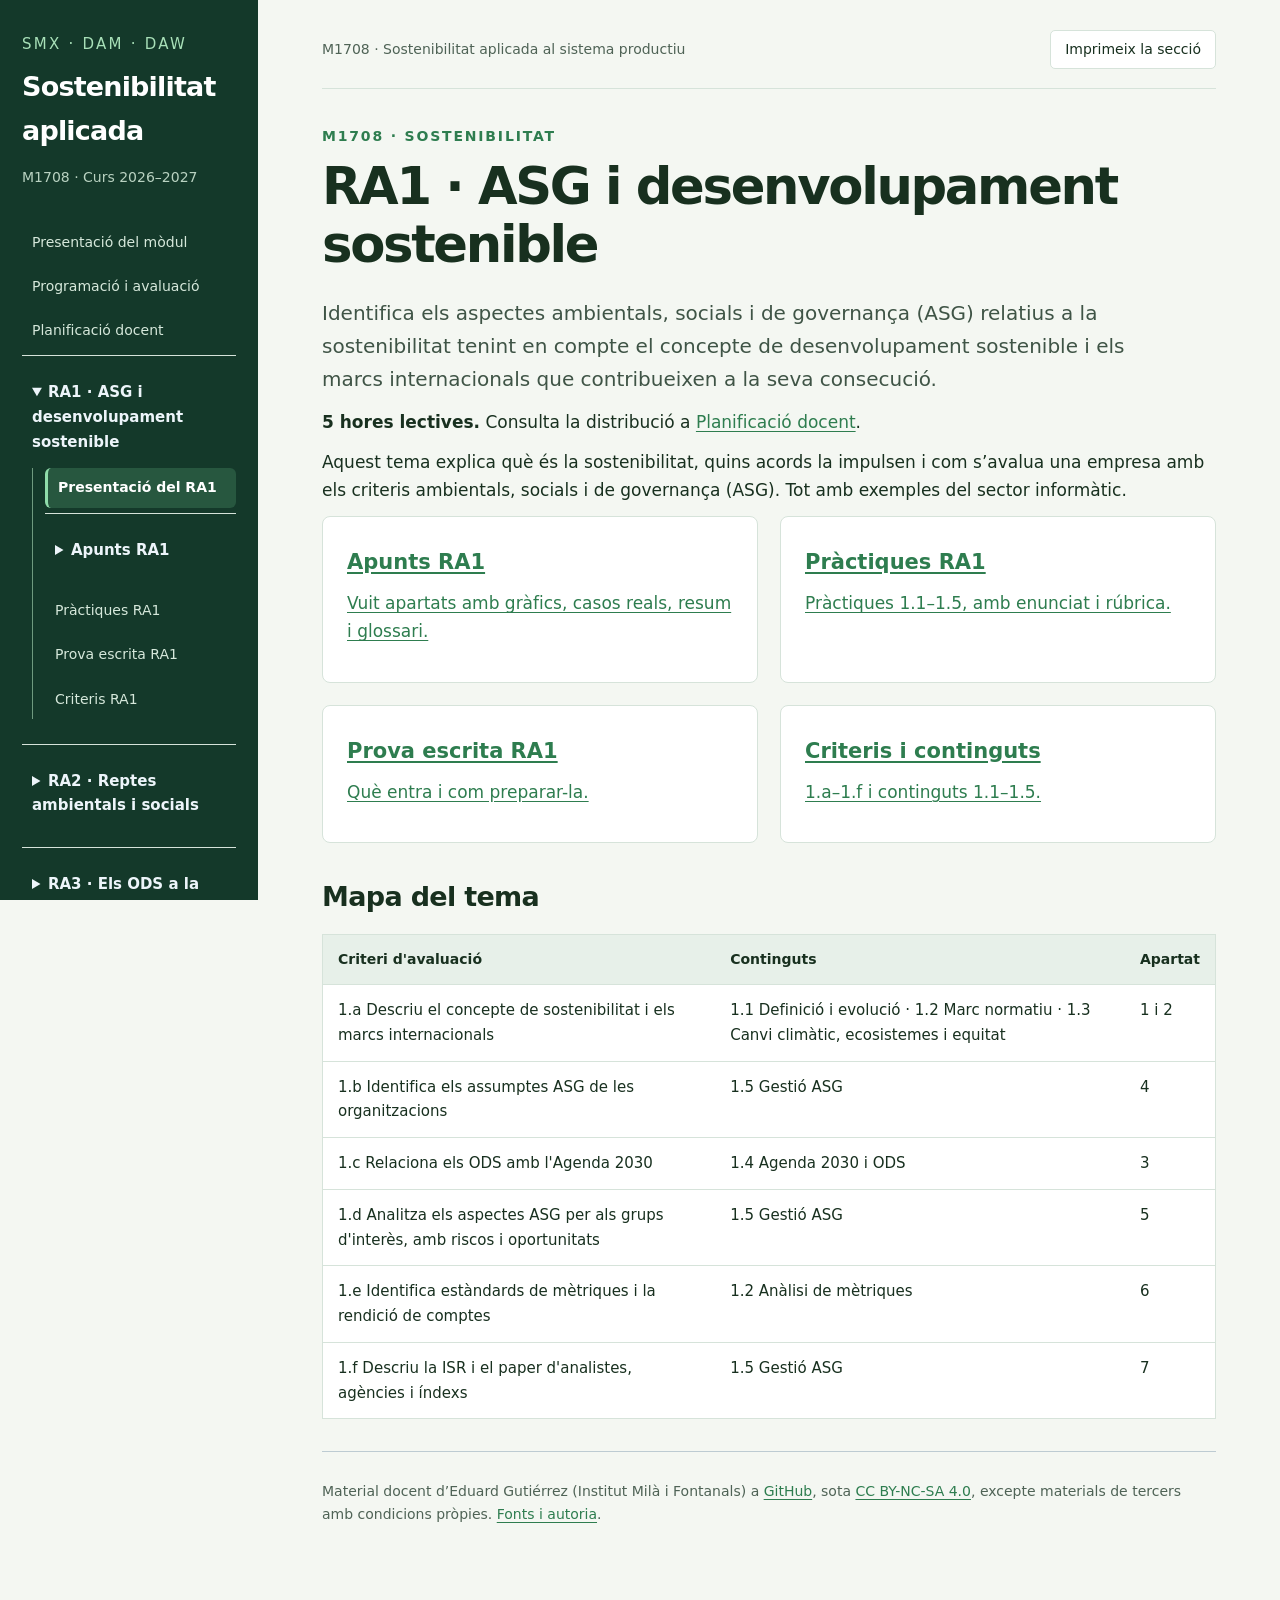
==== ra1.html @ 7bb479bd "Web del mòdul M1708 Sostenibilitat: presentació, programació, RA1 complet i RA2–RA6 Co-Authored-By: " ====
<!doctype html>
<html lang="ca">
<head>
<meta charset="utf-8">
<meta name="viewport" content="width=device-width,initial-scale=1">
<title>RA1 · ASG i desenvolupament sostenible · M1708</title>
<meta name="description" content="RA1 · ASG i desenvolupament sostenible · M1708 Sostenibilitat aplicada al sistema productiu. Apunts, pràctiques i criteris per a 1r de CFGM SMX i 1r de CFGS DAM/DAW.">
<link rel="stylesheet" href="style.css?v=20261122">
<link rel="icon" href="data:image/svg+xml,%3Csvg%20xmlns='http://www.w3.org/2000/svg'%20viewBox='0%200%2064%2064'%3E%3Crect%20width='64'%20height='64'%20rx='12'%20fill='%2314392a'/%3E%3Ctext%20x='32'%20y='43'%20text-anchor='middle'%20font-size='38'%20fill='white'%20font-family='sans-serif'%3ES%3C/text%3E%3C/svg%3E">
</head>
<body data-default-panel="ra1">
<a class="skip" href="#main">Ves al contingut</a><aside><div class="brand">SMX · DAM · DAW<strong>Sostenibilitat<br>aplicada</strong></div>
<p>M1708 · Curs 2026–2027</p>
<nav aria-label="Mòdul, resultats d’aprenentatge i continguts"><a href="index.html#inici">Presentació del mòdul</a><a href="index.html#programacio">Programació i avaluació</a><a href="index.html#planificacio-docent">Planificació docent</a><details id="nav-ra1"><summary>RA1 · ASG i desenvolupament sostenible</summary><div class="nav-children"><a href="ra1.html#ra1">Presentació del RA1</a><details><summary>Apunts RA1</summary><div class="nav-children"><a href="ra1.html#ra1-apunts">Índex dels apunts</a><a href="ra1.html#ra1-apunts/r1-marcs">01 Sostenibilitat i marcs internacionals</a><a href="ra1.html#ra1-apunts/r1-reptes">02 Reptes globals: clima, ecosistemes i equitat</a><a href="ra1.html#ra1-apunts/r1-agenda">03 L'Agenda 2030 i els ODS</a><a href="ra1.html#ra1-apunts/r1-asg">04 Els criteris ASG a l'empresa</a><a href="ra1.html#ra1-apunts/r1-grups">05 Grups d'interès, riscos i oportunitats</a><a href="ra1.html#ra1-apunts/r1-metriques">06 Mètriques i rendició de comptes</a><a href="ra1.html#ra1-apunts/r1-isr">07 Inversió socialment responsable (ISR)</a><a href="ra1.html#ra1-apunts/r1-casos">08 Casos reals, resum i glossari</a></div></details><a href="ra1.html#ra1-practiques">Pràctiques RA1</a><a href="ra1.html#ra1-prova">Prova escrita RA1</a><a href="ra1.html#ra1-criteris">Criteris RA1</a></div></details><details id="nav-ra2"><summary>RA2 · Reptes ambientals i socials</summary><div class="nav-children"><a href="ra2.html#ra2">Presentació del RA2</a><a href="ra2.html#ra2-apunts">Apunts RA2</a><a href="ra2.html#ra2-practiques">Pràctiques RA2</a><a href="ra2.html#ra2-criteris">Criteris RA2</a></div></details><details id="nav-ra3"><summary>RA3 · Els ODS a la feina i a la vida</summary><div class="nav-children"><a href="ra3.html#ra3">Presentació del RA3</a><a href="ra3.html#ra3-apunts">Apunts RA3</a><a href="ra3.html#ra3-practiques">Pràctiques RA3</a><a href="ra3.html#ra3-criteris">Criteris RA3</a></div></details><details id="nav-ra4"><summary>RA4 · Economia circular i ecodisseny</summary><div class="nav-children"><a href="ra4.html#ra4">Presentació del RA4</a><a href="ra4.html#ra4-apunts">Apunts RA4</a><a href="ra4.html#ra4-practiques">Pràctiques RA4</a><a href="ra4.html#ra4-criteris">Criteris RA4</a></div></details><details id="nav-ra5"><summary>RA5 · Activitats sostenibles</summary><div class="nav-children"><a href="ra5.html#ra5">Presentació del RA5</a><a href="ra5.html#ra5-apunts">Apunts RA5</a><a href="ra5.html#ra5-practiques">Pràctiques RA5</a><a href="ra5.html#ra5-criteris">Criteris RA5</a></div></details><details id="nav-ra6"><summary>RA6 · Pla de sostenibilitat d’una empresa</summary><div class="nav-children"><a href="ra6.html#ra6">Presentació del RA6</a><a href="ra6.html#ra6-projecte">El projecte</a><a href="ra6.html#ra6-criteris">Criteris RA6</a></div></details><a href="index.html#fonts">Fonts i autoria</a></nav><div class="nav-foot">M1708 · 33 h · 1 h setmanal<br>Mòdul transversal de primer curs<br><br>Institut Milà i Fontanals · Igualada</div></aside><main id="main"><div class="topline"><span>M1708 · Sostenibilitat aplicada al sistema productiu</span><button id="print" class="print">Imprimeix la secció</button></div>
<section class="panel" id="ra1" data-title="RA1 · ASG i desenvolupament sostenible"><div class="eyebrow">M1708 · Sostenibilitat</div><h1>RA1 · ASG i desenvolupament sostenible</h1>
<p class="lead">Identifica els aspectes ambientals, socials i de governança (ASG) relatius a la sostenibilitat tenint en compte el concepte de desenvolupament sostenible i els marcs internacionals que contribueixen a la seva consecució.</p><p><strong>5 hores lectives.</strong> Consulta la distribució a <a href="index.html#planificacio-docent">Planificació docent</a>.</p>
<p>Aquest tema explica què és la sostenibilitat, quins acords la impulsen i com s’avalua una empresa amb els criteris ambientals, socials i de governança (ASG). Tot amb exemples del sector informàtic.</p>
<div class="grid"><a class="card" href="#ra1-apunts"><h3>Apunts RA1</h3><p>Vuit apartats amb gràfics, casos reals, resum i glossari.</p></a><a class="card" href="#ra1-practiques"><h3>Pràctiques RA1</h3><p>Pràctiques 1.1–1.5, amb enunciat i rúbrica.</p></a><a class="card" href="#ra1-prova"><h3>Prova escrita RA1</h3><p>Què entra i com preparar-la.</p></a><a class="card" href="#ra1-criteris"><h3>Criteris i continguts</h3><p>1.a–1.f i continguts 1.1–1.5.</p></a></div>
<h2>Mapa del tema</h2><div class="table-wrap"><table>
<thead>
<tr class="header">
<th>Criteri d'avaluació</th>
<th>Continguts</th>
<th>Apartat</th>
</tr>
</thead>
<tbody>
<tr class="odd">
<td>1.a Descriu el concepte de sostenibilitat i els marcs internacionals</td>
<td>1.1 Definició i evolució · 1.2 Marc normatiu · 1.3 Canvi climàtic, ecosistemes i equitat</td>
<td>1 i 2</td>
</tr>
<tr class="even">
<td>1.b Identifica els assumptes ASG de les organitzacions</td>
<td>1.5 Gestió ASG</td>
<td>4</td>
</tr>
<tr class="odd">
<td>1.c Relaciona els ODS amb l'Agenda 2030</td>
<td>1.4 Agenda 2030 i ODS</td>
<td>3</td>
</tr>
<tr class="even">
<td>1.d Analitza els aspectes ASG per als grups d'interès, amb riscos i oportunitats</td>
<td>1.5 Gestió ASG</td>
<td>5</td>
</tr>
<tr class="odd">
<td>1.e Identifica estàndards de mètriques i la rendició de comptes</td>
<td>1.2 Anàlisi de mètriques</td>
<td>6</td>
</tr>
<tr class="even">
<td>1.f Descriu la ISR i el paper d'analistes, agències i índexs</td>
<td>1.5 Gestió ASG</td>
<td>7</td>
</tr>
</tbody>
</table></div>
</section><section class="panel" id="ra1-apunts" data-title="Apunts RA1"><div class="eyebrow">M1708 · Sostenibilitat</div><h1>Apunts RA1</h1><p class="lead">Aspectes ambientals, socials i de governança (ASG). Pots llegir-los per apartats o sencers, i imprimir la secció.</p><div class="grid"><a class="card" href="#ra1-apunts/r1-marcs">01 Sostenibilitat i marcs internacionals</a><a class="card" href="#ra1-apunts/r1-reptes">02 Reptes globals: clima, ecosistemes i equitat</a><a class="card" href="#ra1-apunts/r1-agenda">03 L'Agenda 2030 i els ODS</a><a class="card" href="#ra1-apunts/r1-asg">04 Els criteris ASG a l'empresa</a><a class="card" href="#ra1-apunts/r1-grups">05 Grups d'interès, riscos i oportunitats</a><a class="card" href="#ra1-apunts/r1-metriques">06 Mètriques i rendició de comptes</a><a class="card" href="#ra1-apunts/r1-isr">07 Inversió socialment responsable (ISR)</a><a class="card" href="#ra1-apunts/r1-casos">08 Casos reals, resum i glossari</a></div><article id="r1-marcs"><div class="eyebrow">Criteri 1.a · 1.1, 1.2</div><h2>01 · Sostenibilitat i marcs internacionals</h2><p>El desenvolupament sostenible vol millorar el benestar d'avui sense posar en perill el de demà. L'Informe Brundtland (ONU, 1987) el defineix com el que satisfà les necessitats del present sense comprometre la capacitat de les generacions futures de satisfer les seves.</p>
<p>Aquesta definició té dues idees clau. La primera són les <strong>necessitats</strong>: menjar, aigua, habitatge, salut, educació i feina per a tothom, començant per qui menys té. La segona són els <strong>límits</strong>: el planeta té recursos finits i una capacitat limitada d'absorbir contaminació. Per tant, la sostenibilitat no és només «cuidar el medi ambient», sinó trobar l'equilibri entre benestar de les persones, economia i natura.</p>
<blockquote>
<p><strong>Exemple:</strong> si una empresa renova tots els portàtils cada dos anys perquè surt barat, cobreix una necessitat d'avui, però genera residus i esgota minerals que les generacions futures no tindran. Allargar-ne la vida a cinc anys és una decisió més sostenible.</p>
</blockquote>
<h3 id="11-les-tres-dimensions-i-els-criteris-asg">1.1 Les tres dimensions i els criteris ASG</h3>
<div class="table-wrap"><table>
<thead>
<tr class="header">
<th>Dimensió</th>
<th>Què busca</th>
</tr>
</thead>
<tbody>
<tr class="odd">
<td>Ambiental</td>
<td>Usar els recursos al ritme que la natura els regenera i no superar la seva capacitat d'absorbir residus</td>
</tr>
<tr class="even">
<td>Social</td>
<td>Equitat, benestar, drets i inclusió per a totes les persones</td>
</tr>
<tr class="odd">
<td>Econòmica</td>
<td>Riquesa i ocupació viables a llarg termini i repartides de manera justa</td>
</tr>
</tbody>
</table></div>
<figure class="scheme"><img src="images/ra1-apunts-image1.webp" alt="les tres dimensions del desenvolupament sostenible" loading="lazy"><figcaption>les tres dimensions del desenvolupament sostenible</figcaption></figure>
<p>Si en falla una, no hi ha sostenibilitat: un projecte rendible que contamina no és suportable, i un de verd que no és rendible no és viable.</p>
<blockquote>
<p><strong>No ho confonguis.</strong> Les dimensions del desenvolupament sostenible són <em>ambiental, social i econòmica</em> i parlen de la societat. Els criteris <strong>ASG</strong> són <em>ambiental, social i governança</em> i serveixen per avaluar una empresa concreta. Van néixer el 2004 amb l'informe <em>Who Cares Wins</em> del Pacte Mundial.</p>
</blockquote>
<h3 id="12-evolució-històrica">1.2 Evolució històrica</h3>
<p>La visió ha passat de protegir el medi ambient a integrar-hi també l'equitat social, l'economia i, a les empreses, la governança. La línia del temps de sota resumeix les fites clau.</p>
<figure class="scheme"><img src="images/ra1-apunts-image2.webp" alt="línia del temps · 9 fites, 1972-2019" loading="lazy"><figcaption>línia del temps · 9 fites, 1972-2019</figcaption></figure>
<p>El 2015 és l'any clau: l'Agenda 2030 i l'Acord de París fixen el full de ruta global que encara seguim avui.</p>
<p>Què va aportar cada fita:</p>
<ul>
<li><p><strong>Estocolm (1972):</strong> primera conferència de l'ONU dedicada al medi ambient. Va posar el tema a l'agenda internacional i va crear el Programa de Nacions Unides per al Medi Ambient (PNUMA).</p></li>
<li><p><strong>Informe Brundtland (1987):</strong> va definir el desenvolupament sostenible i va unir medi ambient i desenvolupament en un sol concepte.</p></li>
<li><p><strong>Cimera de Rio (1992):</strong> va aprovar l'Agenda 21 (un pla d'acció per al segle XXI) i els convenis sobre canvi climàtic i biodiversitat.</p></li>
<li><p><strong>Protocol de Kyoto (1997):</strong> primer acord que obligava els països industrialitzats a reduir les seves emissions de GEH.</p></li>
<li><p><strong>Pacte Mundial (1999):</strong> va portar la sostenibilitat a les empreses (vegeu l'apartat 1.3).</p></li>
<li><p><strong>Objectius de Desenvolupament del Mil·lenni (2000):</strong> 8 objectius per reduir la pobresa extrema abans del 2015, pensats sobretot per als països en desenvolupament.</p></li>
<li><p><strong>Who Cares Wins (2004):</strong> informe del Pacte Mundial amb entitats financeres on apareix per primer cop el terme ASG.</p></li>
<li><p><strong>Agenda 2030 i Acord de París (2015):</strong> substitueixen els ODM i Kyoto amb objectius per a tots els països (apartats 1.4 i 3).</p></li>
<li><p><strong>Pacte Verd Europeu (2019):</strong> l'estratègia de la UE per ser el primer continent climaticament neutre (apartat 1.5).</p></li>
</ul>
<h3 id="13-el-pacte-mundial-de-lonu">1.3 El Pacte Mundial de l'ONU</h3>
<p>És una iniciativa voluntària presentada per Kofi Annan a Davos el 1999. Les empreses adherides es comprometen amb 10 principis i informen cada any dels seus avenços.</p>
<p>El Pacte Mundial <strong>no és vinculant</strong>: no hi ha sancions si una empresa no compleix. El seu valor és que dona un marc comú i obliga a ser transparent, perquè cada any l'empresa ha de publicar una <em>Comunicació de Progrés</em> explicant què ha fet. És la iniciativa de sostenibilitat empresarial més gran del món, i moltes empreses espanyoles en formen part.</p>
<div class="table-wrap"><table>
<thead>
<tr class="header">
<th>Àmbit</th>
<th>Principis</th>
<th>Compromís</th>
</tr>
</thead>
<tbody>
<tr class="odd">
<td>Drets humans</td>
<td>1-2</td>
<td>Respectar-los i no ser-ne còmplice</td>
</tr>
<tr class="even">
<td>Normes laborals</td>
<td>3-6</td>
<td>Llibertat sindical, fi del treball forçós i infantil, no discriminació</td>
</tr>
<tr class="odd">
<td>Medi ambient</td>
<td>7-9</td>
<td>Prevenció, responsabilitat ambiental i tecnologies netes</td>
</tr>
<tr class="even">
<td>Anticorrupció</td>
<td>10</td>
<td>Contra l'extorsió i el suborn</td>
</tr>
</tbody>
</table></div>
<h3 id="14-lacord-de-parís-cop21-2015">1.4 L'Acord de París (COP21, 2015)</h3>
<p>És un tractat vinculant sobre canvi climàtic, en vigor des del 4 de novembre de 2016.</p>
<ul>
<li><p><strong>Objectiu:</strong> mantenir l'escalfament ben per sota dels 2 °C i fer esforços per limitar-lo a 1,5 °C.</p></li>
<li><p><strong>NDC:</strong> cada país presenta els seus compromisos i els revisa cada 5 anys, cada cop més ambiciosos.</p></li>
<li><p><strong>Finançament climàtic:</strong> els països rics ajuden els més vulnerables.</p></li>
<li><p>Els EUA en van sortir de manera efectiva el gener del 2026.</p></li>
</ul>
<p><strong>Per què 1,5 °C?</strong> Segons l'IPCC, cada dècima de grau compta. Amb 2 °C hi hauria moltes més onades de calor, sequeres i pèrdua d'esculls de corall que amb 1,5 °C. Per no passar d'1,5 °C, les emissions mundials s'haurien de reduir a la meitat cap al 2030 i arribar a zero emissions netes cap al 2050.</p>
<p>Cada any els països es reuneixen a la <strong>COP</strong> (Conferència de les Parts) per revisar els avanços i negociar nous compromisos.</p>
<h3 id="15-marc-europeu-espanyol-i-català">1.5 Marc europeu, espanyol i català</h3>
<div class="table-wrap"><table>
<thead>
<tr class="header">
<th>Àmbit</th>
<th>Norma o pla</th>
<th>Què estableix</th>
</tr>
</thead>
<tbody>
<tr class="odd">
<td>UE</td>
<td>Pacte Verd Europeu (2019)</td>
<td>Transformar l'economia: energia, indústria, mobilitat, economia circular</td>
</tr>
<tr class="even">
<td>UE</td>
<td>Llei europea del clima</td>
<td>-55 % d'emissions el 2030, -90 % el 2040 (aprovat el 2026) i neutralitat el 2050</td>
</tr>
<tr class="odd">
<td>UE</td>
<td>Taxonomia UE</td>
<td>Classifica quines activitats econòmiques són «verdes»</td>
</tr>
<tr class="even">
<td>Espanya</td>
<td>Llei 7/2021 de canvi climàtic i transició energètica</td>
<td>Neutralitat abans del 2050; zones de baixes emissions a ciutats de més de 50.000 habitants</td>
</tr>
<tr class="odd">
<td>Espanya</td>
<td>PNIEC i Estratègia de transició justa</td>
<td>Pla d'energia i clima; que ningú quedi enrere en el canvi</td>
</tr>
<tr class="even">
<td>Espanya</td>
<td>Llei 11/2018 (EINF)</td>
<td>Estat d'informació no financera de les grans empreses</td>
</tr>
<tr class="odd">
<td>Catalunya</td>
<td>Llei 16/2017 del canvi climàtic</td>
<td>Marc català de lluita contra el canvi climàtic</td>
</tr>
</tbody>
</table></div>
<p>Les normes funcionen en cascada. La UE fixa els objectius i aprova directives, Espanya les incorpora a les seves lleis i Catalunya les concreta amb normes pròpies. Per a una empresa informàtica, això vol dir, per exemple, que una gran consultora ha de publicar el seu estat d'informació no financera (EINF) i calcular les seves emissions.</p>
<figure class="scheme"><img src="images/ra1-apunts-image3.webp" alt="Fonts: Agència Europea de Medi Ambient (2023) i Llei europea del clima" loading="lazy"><figcaption>Fonts: Agència Europea de Medi Ambient (2023) i Llei europea del clima</figcaption></figure>
<p>La línia del temps continua cap al futur: el 2023 la UE ja havia reduït les seves emissions un 37 % respecte del 1990, però per complir els objectius haurà d'anar molt més de pressa.</p>
</article><article id="r1-reptes"><div class="eyebrow">Criteri 1.a · 1.3</div><h2>02 · Reptes globals: clima, ecosistemes i equitat</h2><p>L'ús irracional dels recursos naturals ens ha portat a una <strong>emergència ambiental</strong>: un deteriorament greu del medi que posa en perill els ecosistemes i pràcticament totes les espècies, inclosa la humana. L'originen dues crisis: la <strong>crisi climàtica</strong> i la <strong>crisi de la biodiversitat</strong>.</p>
<h3 id="21-canvi-climàtic">2.1 Canvi climàtic</h3>
<p>L'<strong>escalfament global</strong> és l'augment de la temperatura mitjana del planeta. Des del segle XIX la causa principal són els gasos d'efecte hivernacle (GEH) que emet l'activitat humana. L'IPCC de l'ONU n'avalua la ciència.</p>
<p><strong>Com funciona l'efecte hivernacle?</strong> El Sol escalfa la Terra i la Terra torna part d'aquesta calor cap a l'espai. Alguns gasos de l'atmosfera (CO₂, metrà, òxid nitrós, vapor d'aigua) retenen una part de la calor, com el vidre d'un hivernacle. Aquest efecte és natural i necessari: sense ell, la temperatura mitjana seria d'uns -18 °C. El problema és que, en cremar carbó, petroli i gas, n'hem augmentat molt la concentració i ara es reté més calor de la que toca.</p>
<figure class="scheme"><img src="images/ra1-apunts-image4.webp" alt="efecte hivernacle · esquema en 4 passos" loading="lazy"><figcaption>efecte hivernacle · esquema en 4 passos</figcaption></figure>
<p>El resultat és que el planeta ja és més d'1 °C més calent que abans de la revolució industrial, i el 2024 va ser el primer any que va superar 1,5 °C de mitjana (OMM). A Catalunya ho hem viscut amb la sequera del 2021-2024, quan els embassaments van arribar a mínims històrics.</p>
<img src="images/ra1-apunts-image5.webp" alt="Embassament de Sau ple i gairebé buit durant la sequera" loading="lazy">

<p><em>L'embassament de Sau (Osona): a l'esquerra, ple, amb només la punta del campanar de Sant Romà fora de l'aigua; a la dreta, durant la sequera, amb l'església i el poble antic al descobert.</em></p>
<div class="table-wrap"><table>
<thead>
<tr class="header">
<th>Causes</th>
<th>Efectes</th>
</tr>
</thead>
<tbody>
<tr class="odd">
<td>Crema de combustibles fòssils (electricitat, indústria, transport)</td>
<td>Augment de les temperatures</td>
</tr>
<tr class="even">
<td>Desforestació</td>
<td>Fenòmens extrems: onades de calor, DANA, sequeres</td>
</tr>
<tr class="odd">
<td>Producció intensiva d'aliments</td>
<td>Pujada del nivell del mar</td>
</tr>
<tr class="even">
<td>Consum excessiu de béns</td>
<td>Pèrdua de biodiversitat</td>
</tr>
</tbody>
</table></div>
<h3 id="22-ecosistemes-i-biodiversitat">2.2 Ecosistemes i biodiversitat</h3>
<p>La <strong>biodiversitat</strong> és la varietat d'éssers vius i d'ecosistemes. Els ecosistemes ens donen aliments, aigua neta, regulació del clima i medicaments.</p>
<ul>
<li><p><strong>Pol·linitzadors:</strong> les abelles i altres insectes permeten la reproducció de moltes plantes i la producció de fruits i llavors.</p></li>
<li><p><strong>Desforestació:</strong> queden menys boscos per absorbir CO₂ i es perden hàbitats.</p></li>
<li><p><strong>Principals amenaces:</strong> pèrdua d'hàbitats, contaminació, canvi climàtic i sobreexplotació.</p></li>
</ul>
<p>Els ecosistemes funcionen com una xarxa: si en desapareix una peça, en pateixen les altres. Per exemple, si minven les abelles, hi ha menys fruita i verdura, i els aliments s'encareixen. Per això la pèrdua de biodiversitat no és només un problema ambiental, sinó també econòmic i social.</p>
<img src="images/ra1-apunts-image6.webp" alt="Abella pol·linitzant una flor" loading="lazy">

<p><em>Una abella pol·linitzant una flor de fruiter. Sense pol·linitzadors, molts conreus no donarien fruit.</em></p>
<h3 id="23-emergència-social">2.3 Emergència social</h3>
<p>L'esgotament de recursos bàsics (aigua, aliments, terra fèrtil) agreuja la pobresa, provoca desplaçaments i genera conflictes. Els països i les persones amb menys recursos són els que menys es poden adaptar.</p>
<ul>
<li><p>Més de 800 milions de persones viuen en pobresa extrema (Banc Mundial).</p></li>
<li><p>Més de 100 milions de persones han hagut de deixar casa seva per la força (ACNUR).</p></li>
<li><p><strong>Desigualtat social:</strong> oportunitats molt diferents d'accés a l'educació, la salut o la feina segons els recursos de cada persona. Al sector TIC es veu en la bretxa de gènere i el «sostre de vidre».</p></li>
</ul>
<p>La crisi ambiental i la social estan connectades. Una sequera o una inundació afecta molt més qui viu en un habitatge precàri o depèn de l'agricultura que qui té recursos per adaptar-se. Per això es parla de <strong>justa transició</strong>: canviar cap a una economia verda sense deixar enrere els treballadors i les zones més afectats. En el món digital, la desigualtat es veu en la <strong>bretxa digital</strong>: no tothom té dispositius, connexió o competències digitals.</p>
<img src="images/ra1-apunts-image7.webp" alt="Dones i nenes carregant garrafes d&#39;aigua en un camp de refugiats" loading="lazy">

<p><em>Dones i nenes carregant aigua en un camp de refugiats. La sequera i la falta d'aigua obliguen milions de persones a desplaçar-se.</em></p>
<h3 id="24-petjada-ecològica-i-biocapacitat">2.4 Petjada ecològica i biocapacitat</h3>
<div class="table-wrap"><table>
<thead>
<tr class="header">
<th>Concepte</th>
<th>Què mesura</th>
</tr>
</thead>
<tbody>
<tr class="odd">
<td>Petjada ecològica</td>
<td>Superfície de terra i mar biològicament productiva que cal per obtenir els recursos que consumim i absorbir els residus que generem. Es mesura en hectàrees globals (hag).</td>
</tr>
<tr class="even">
<td>Biocapacitat</td>
<td>Capacitat dels ecosistemes d'un territori per regenerar recursos i absorbir residus.</td>
</tr>
</tbody>
</table></div>
<p><strong>Com es calcula la petjada ecològica?</strong> Es parteix de tot el que consumeix una persona o un país (aliments, energia, fusta, peix, habitatge...) i es converteix en la superfície que caldria per produir-ho. Inclou sis tipus de terreny: conreus, pastures, boscos, zones de pesca, sòl urbanitzat i el bosc que caldria per absorbir el CO₂ que emetem. Aquest últim component és el més gran als països rics.</p>
<p>Després es compara amb la biocapacitat del territori.</p>
<p>Si la petjada supera la biocapacitat hi ha <strong>dèficit ecològic</strong>: consumim més del que el territori pot regenerar. Passa als països més desenvolupats, com Espanya. El <strong>Dia de la Sobrecapacitat de la Terra</strong> marca la data en què la humanitat ja ha gastat el que el planeta pot regenerar en un any.</p>
<p>Segons la Global Footprint Network, la humanitat consumeix ara com si tinguéssim uns 1,7 planetes. Si tothom visqués com la mitjana espanyola, en necessitaríem més de dos.</p>
<figure class="scheme"><img src="images/ra1-apunts-image8.webp" alt="Font: Global Footprint Network" loading="lazy"><figcaption>Font: Global Footprint Network</figcaption></figure>
<h3 id="25-i-la-informàtica">2.5 I la informàtica?</h3>
<p>Els centres de dades consumeixen prop de l'1,5 % de l'electricitat mundial (AIE, 2024). El 2022 es van generar 62 milions de tones de residus electrònics i només un 22 % es van reciclar correctament (Global E-waste Monitor 2024).</p>
<p>La informàtica sembla «immaterial», però té un impacte físic en tres moments:</p>
<ol type="1">
<li><p><strong>Fabricació:</strong> extreure minerals (coure, liti, cobalt, terres rares) i fabricar xips consumeix molta energia i aigua. En un mòbil o un portàtil, la major part de les emissions de tota la seva vida es generen aquí.</p></li>
<li><p><strong>Ús:</strong> cada cerca, vídeo o consulta a una IA passa per centres de dades que consumeixen electricitat per funcionar i per refrigerar els servidors.</p></li>
<li><p><strong>Fi de vida:</strong> els equips que es llencen sense reciclar alliberen substàncies tòxiques i perdem materials valuosos.</p></li>
</ol>
<p>Per això l'acció més eficac sol ser <strong>allargar la vida dels equips</strong>.</p>
<figure class="scheme"><img src="images/ra1-apunts-image9.webp" alt="cicle de vida d&#39;un equip · economia lineal i circular" loading="lazy"><figcaption>cicle de vida d'un equip · economia lineal i circular</figcaption></figure>
<img src="images/ra1-apunts-image10.webp" alt="Passadís d&#39;un centre de dades amb armaris de servidors" loading="lazy">

<p><em>Un centre de dades: milers de servidors funcionant dia i nit, que cal alimentar i refrigerar.</em></p>
<img src="images/ra1-apunts-image11.webp" alt="Abocador de residus electrònics a l&#39;Àfrica occidental" loading="lazy">

<p><em>Abocador de residus a l'Àfrica occidental (com el d'Agbogbloshie, a Ghana), on arriben equips electrònics descartats des d'Europa i on es desmunten sense protecció.</em></p>
<ul>
<li><p><strong>Green IT:</strong> centres de dades eficients, virtualització i energia renovable.</p></li>
<li><p><strong>Green coding:</strong> codi i algorismes que consumeixen menys CPU i transfereixen menys dades.</p></li>
<li><p><strong>Vida útil:</strong> reparar, actualitzar i reciclar els equips (RAEE).</p></li>
</ul>
</article><article id="r1-agenda"><div class="eyebrow">Criteri 1.c · 1.4</div><h2>03 · L'Agenda 2030 i els ODS</h2><p>L'Agenda 2030 és el pla d'acció universal de l'ONU per a la sostenibilitat: aprovada el setembre del 2015 per 193 països, té <strong>17 Objectius de Desenvolupament Sostenible (ODS)</strong> i 169 metes.</p>
<ul>
<li><p><strong>Universal:</strong> afecta tots els països, no només els menys desenvolupats (els antics ODM sí que ho feien).</p></li>
<li><p><strong>Integrada:</strong> els objectius estan connectats; avançar en un ajuda els altres.</p></li>
<li><p><strong>Per a tothom:</strong> governs, empreses i ciutadania. El lema és «no deixar ningú enrere».</p></li>
</ul>
<p><strong>ODM i ODS no són el mateix.</strong> Els Objectius del Mil·lenni (2000-2015) eren 8, se centraven en la pobresa i es dirigien sobretot als països en desenvolupament, amb els rics com a donants. Els ODS són 17, inclouen el medi ambient i la governança, i comprometen <strong>tots</strong> els països, també Espanya, i tots els actors.</p>
<p>Cada objectiu es divideix en <strong>metes</strong> concretes (169 en total) i cada meta es mesura amb <strong>indicadors</strong> (més de 200). Per exemple, l'ODS 12 inclou la meta de reduir considerablement la generació de residus mitjançant la prevenció, la reducció, el reciclatge i la reutilització. Els països informen dels seus avanços a l'ONU, i les empreses poden explicar en els seus informes a quins ODS contribueixen.</p>
<h3 id="31-les-5p">3.1 Les 5P</h3>
<figure class="scheme"><img src="images/ra1-apunts-image12.webp" alt="els 17 ODS agrupats en les 5P" loading="lazy"><figcaption>els 17 ODS agrupats en les 5P</figcaption></figure>
<p>Persones i Planeta són la base; Prosperitat i Pau en depenen, i el Partenariat (ODS 17) és l'eina per aconseguir-ho tot.</p>
<h3 id="32-els-17-ods">3.2 Els 17 ODS</h3>
<div class="table-wrap"><table>
<thead>
<tr class="header">
<th>ODS</th>
<th>Nom</th>
<th>Què demana</th>
</tr>
</thead>
<tbody>
<tr class="odd">
<td>1</td>
<td>Fi de la pobresa</td>
<td>Erradicar la pobresa i garantir protecció social</td>
</tr>
<tr class="even">
<td>2</td>
<td>Fam zero</td>
<td>Acabar amb la fam; agricultura sostenible</td>
</tr>
<tr class="odd">
<td>3</td>
<td>Salut i benestar</td>
<td>Vida sana a totes les edats</td>
</tr>
<tr class="even">
<td>4</td>
<td>Educació de qualitat</td>
<td>Educació inclusiva i aprenentatge al llarg de la vida</td>
</tr>
<tr class="odd">
<td>5</td>
<td>Igualtat de gènere</td>
<td>Igualtat real i apoderament de dones i nenes</td>
</tr>
<tr class="even">
<td>6</td>
<td>Aigua neta i sanejament</td>
<td>Accés i gestió sostenible de l'aigua</td>
</tr>
<tr class="odd">
<td>7</td>
<td>Energia neta i assequible</td>
<td>Energia assequible, segura i renovable</td>
</tr>
<tr class="even">
<td>8</td>
<td>Treball decent i creixement</td>
<td>Ocupació plena i treball digne</td>
</tr>
<tr class="odd">
<td>9</td>
<td>Indústria, innovació i infraestructura</td>
<td>Infraestructures resilients i innovació</td>
</tr>
<tr class="even">
<td>10</td>
<td>Reducció de les desigualtats</td>
<td>Menys desigualtat dins i entre països</td>
</tr>
<tr class="odd">
<td>11</td>
<td>Ciutats i comunitats sostenibles</td>
<td>Ciutats inclusives, segures, amb transport públic</td>
</tr>
<tr class="even">
<td>12</td>
<td>Producció i consum responsables</td>
<td>Menys residus i malbaratament; economia circular</td>
</tr>
<tr class="odd">
<td>13</td>
<td>Acció pel clima</td>
<td>Mesures urgents contra el canvi climàtic</td>
</tr>
<tr class="even">
<td>14</td>
<td>Vida submarina</td>
<td>Conservar els oceans</td>
</tr>
<tr class="odd">
<td>15</td>
<td>Vida d'ecosistemes terrestres</td>
<td>Boscos, desertificació i biodiversitat</td>
</tr>
<tr class="even">
<td>16</td>
<td>Pau, justícia i institucions sòlides</td>
<td>Accés a la justícia i institucions transparents</td>
</tr>
<tr class="odd">
<td>17</td>
<td>Aliances per assolir els objectius</td>
<td>Cooperació, tecnologia i finançament</td>
</tr>
</tbody>
</table></div>
<h3 id="33-ods-clau-per-al-sector-informàtic">3.3 ODS clau per al sector informàtic</h3>
<div class="table-wrap"><table>
<thead>
<tr class="header">
<th>ODS</th>
<th>Com hi contribueix una empresa TIC</th>
</tr>
</thead>
<tbody>
<tr class="odd">
<td>5</td>
<td>Més dones en equips tècnics i en direcció; selecció sense biaixos</td>
</tr>
<tr class="even">
<td>9</td>
<td>Infraestructures digitals resilients i connectivitat</td>
</tr>
<tr class="odd">
<td>10</td>
<td>Accessibilitat web (WCAG) i reducció de la bretxa digital</td>
</tr>
<tr class="even">
<td>12</td>
<td>Allargar la vida dels equips i reciclar els RAEE</td>
</tr>
<tr class="odd">
<td>13</td>
<td>Green coding, hosting verd i centres de dades eficients</td>
</tr>
<tr class="even">
<td>16</td>
<td>Ciberseguretat, protecció de dades (RGPD) i transparència</td>
</tr>
</tbody>
</table></div>
<p>Una empresa no ha de treballar els 17 ODS alhora. El més raonable és triar els que estan més relacionats amb la seva activitat, on pot tenir més impacte (positiu o negatiu), i fixar-se objectius mesurables.</p>
</article><article id="r1-asg"><div class="eyebrow">Criteri 1.b · 1.5</div><h2>04 · Els criteris ASG a l'empresa</h2><p>Els criteris <strong>ASG</strong> (en anglès <em>ESG</em>) avaluen l'impacte i la gestió d'una empresa més enllà dels resultats financers. Afecten el seu valor, els inversors, la clientela i la reputació.</p>
<p>Abans, una empresa es valorava gairebé només pels beneficis. Avui els inversors, la clientela i l'administració també volen saber com obté aquests beneficis: si contamina, com tracta la plantilla o si és transparent. Els criteris ASG són la manera ordenada de respondre aquestes preguntes.</p>
<div class="table-wrap"><table>
<thead>
<tr class="header">
<th>Criteri</th>
<th>Què mira</th>
<th>Exemples generals</th>
<th>Al sector informàtic</th>
</tr>
</thead>
<tbody>
<tr class="odd">
<td><strong>A · Ambiental</strong></td>
<td>Com afecta l'activitat el planeta: emissions, energia, recursos, residus, biodiversitat</td>
<td>Electricitat verda, classificació de residus, menys desplaçaments</td>
<td>Hosting renovable, green coding, allargar la vida dels equips i gestionar els RAEE</td>
</tr>
<tr class="even">
<td><strong>S · Social</strong></td>
<td>Com tracta les persones: drets laborals, igualtat, diversitat, salut, comunitat</td>
<td>Conciliació, igualtat de gènere, formació, projectes locals</td>
<td>Accessibilitat (WCAG), equips diversos, teletreball i desconnexió digital</td>
</tr>
<tr class="odd">
<td><strong>G · Governança</strong></td>
<td>Com es dirigeix i controla: ètica, transparència, anticorrupció</td>
<td>Codi ètic, canal de denúncies, consell divers, informes transparents</td>
<td>Compliment del RGPD, ciberseguretat, llicències del codi, auditoria d'algorismes i IA</td>
</tr>
</tbody>
</table></div>
<ul>
<li><p><strong>Ambiental (A):</strong> mira l'empremta de l'empresa sobre la natura. Inclou quanta energia gasta i d'on ve, quines emissions genera, quants residus produeix i com els gestiona.</p></li>
<li><p><strong>Social (S):</strong> mira les persones de dins i de fora de l'empresa. Inclou els salaris i les condicions de feina, la igualtat entre homes i dones, la seguretat, el respecte als drets humans a la cadena de proveïdors i la relació amb la clientela i el barri.</p></li>
<li><p><strong>Governança (G):</strong> mira com es prenen les decisions i qui les controla. Inclou la composició del consell d'administració, la transparència dels comptes, les polítiques contra la corrupció i el compliment de la llei.</p></li>
</ul>
<blockquote>
<p><strong>Truc per classificar:</strong> si afecta el planeta, és A; si afecta les persones, és S; si afecta com es prenen i es controlen les decisions, és G. Exemple: una empresa de programari amb servidors eficients (A), una app accessible (S) i un canal anticorrupció (G).</p>
</blockquote>
<h3 id="41-per-què-aplicar-polítiques-asg">4.1 Per què aplicar polítiques ASG?</h3>
<ul>
<li><p><strong>Finançament:</strong> préstecs i bons verds en millors condicions.</p></li>
<li><p><strong>Menys costos:</strong> estalvi d'energia, residus i matèries primeres.</p></li>
<li><p><strong>Compliment legal:</strong> preparada per a la CSRD, l'EINF i noves normes.</p></li>
<li><p><strong>Talent:</strong> millor clima laboral i atracció de professionals.</p></li>
<li><p><strong>Reputació:</strong> la clientela confia més en empreses responsables.</p></li>
<li><p><strong>Gestió del risc:</strong> anticipa riscos climàtics, legals i de reputació.</p></li>
</ul>
<blockquote>
<p><strong>Exemple proper:</strong> una gasolinera de l'Hospitalet de Llobregat va instal·lar a la teulada una planta fotovoltaica de 163,5 kWp. Segons el projecte, això li permet estalviar un 44 % del cost d'energia. És un exemple de criteri ambiental que també millora la rendibilitat de l'empresa.</p>
</blockquote>
<img src="images/ra1-apunts-image13.webp" alt="Gasolinera amb plaques solars a la marquesina, a l&#39;Hospitalet de Llobregat" loading="lazy">

<p><em>La gasolinera de l'Hospitalet amb les plaques solars a la marquesina i a la teulada.</em></p>
</article><article id="r1-grups"><div class="eyebrow">Criteri 1.d · 1.5</div><h2>05 · Grups d'interès, riscos i oportunitats</h2><p>Els <strong>grups d'interès</strong> (<em>stakeholders</em>) són les persones i organitzacions que es veuen afectades per l'activitat de l'empresa o que hi poden influir. Cada grup valora aspectes ASG diferents.</p>
<p>Es poden classificar en <strong>interns</strong> (persones treballadores, direcció, accionistes) i <strong>externs</strong> (clientela, proveïdors, administració, comunitat local, ONG, mitjans). Una empresa sostenible els identifica, els escolta i té en compte les seves expectatives quan pren decisions.</p>
<div class="table-wrap"><table>
<thead>
<tr class="header">
<th>Grup d'interès</th>
<th>Què li importa</th>
<th>Exemple en una empresa TIC</th>
</tr>
</thead>
<tbody>
<tr class="odd">
<td>Persones treballadores</td>
<td>Condicions laborals, salut, igualtat, formació</td>
<td>Teletreball, desconnexió digital, pla d'igualtat</td>
</tr>
<tr class="even">
<td>Clientela i usuaris</td>
<td>Qualitat, seguretat, privacitat, accessibilitat</td>
<td>Protecció de dades (RGPD), apps accessibles</td>
</tr>
<tr class="odd">
<td>Accionistes i inversors</td>
<td>Rendibilitat a llarg termini i gestió del risc</td>
<td>Informe de sostenibilitat, rating ASG</td>
</tr>
<tr class="even">
<td>Proveïdors</td>
<td>Relació justa i estable, pagament a temps</td>
<td>Compra de maquinari amb criteris ètics i ambientals</td>
</tr>
<tr class="odd">
<td>Administració pública</td>
<td>Compliment legal i fiscal</td>
<td>CSRD, EINF, Llei 7/2021</td>
</tr>
<tr class="even">
<td>Comunitat local i ONG</td>
<td>Ocupació, impacte ambiental, col·laboració</td>
<td>Formació digital al barri, reciclatge d'equips</td>
</tr>
<tr class="odd">
<td>Mitjans de comunicació</td>
<td>Transparència i coherència</td>
<td>Evitar el <em>greenwashing</em></td>
</tr>
</tbody>
</table></div>
<h3 id="51-com-prioritzar-la-matriu-poder-interès">5.1 Com prioritzar: la matriu poder-interès</h3>
<p>No tots els grups pesen igual. La matriu de sota els situa segons el <strong>poder</strong> que tenen sobre l'empresa i l'<strong>interès</strong> que tenen en la seva activitat, i indica com gestionar-los.</p>
<figure class="scheme"><img src="images/ra1-apunts-image14.webp" alt="matriu poder-interès · 4 quadrants" loading="lazy"><figcaption>matriu poder-interès · 4 quadrants</figcaption></figure>
<p>La posició de cada grup depèn de l'empresa: en una startup, per exemple, els inversors i la plantilla pesen molt més que en una gran multinacional.</p>
<h3 id="52-riscos-i-oportunitats-asg">5.2 Riscos i oportunitats ASG</h3>
<div class="table-wrap"><table>
<thead>
<tr class="header">
<th>Criteri</th>
<th>Risc si no es gestiona</th>
<th>Oportunitat si es gestiona</th>
</tr>
</thead>
<tbody>
<tr class="odd">
<td>A</td>
<td>Multes, pujada del preu de l'energia, danys climàtics a les instal·lacions</td>
<td>Estalvi energètic, nous productes verds, finançament verd</td>
</tr>
<tr class="even">
<td>S</td>
<td>Fuga de talent, conflictes laborals, boicot de la clientela</td>
<td>Talent compromès, fidelitat de la clientela, millor clima laboral</td>
</tr>
<tr class="odd">
<td>G</td>
<td>Sancions per RGPD, corrupció, pèrdua de confiança dels inversors</td>
<td>Més confiança, accés a fons ISR, millor valoració</td>
</tr>
</tbody>
</table></div>
<p>Un mateix tema pot ser risc o oportunitat segons com es gestioni. Per exemple, la pujada del preu de l'electricitat és un risc per a una empresa amb un centre de dades ineficient, però és una oportunitat per a una que ha instal·lat plaques solars i reduït el consum.</p>
<h3 id="53-la-doble-materialitat">5.3 La doble materialitat</h3>
<p>Un tema és <strong>material</strong> quan és rellevant per a l'empresa i els seus grups d'interès. La normativa europea (CSRD) demana analitzar-lo en dues direccions:</p>
<ul>
<li><p><strong>Materialitat d'impacte (de dins cap a fora):</strong> com afecta l'empresa les persones i el planeta. Exemple: les emissions dels seus servidors.</p></li>
<li><p><strong>Materialitat financera (de fora cap a dins):</strong> com afecten els temes ASG els resultats de l'empresa. Exemple: el cost de l'electricitat o una sanció.</p></li>
</ul>
<p><strong>Com es fa una anàlisi de materialitat?</strong></p>
<ol type="1">
<li><p>Fer una llista dels temes ASG que poden afectar l'empresa (energia, residus, privacitat, igualtat...).</p></li>
<li><p>Preguntar als grups d'interès quins consideren més importants, amb enquestes, entrevistes o reunions.</p></li>
<li><p>Valorar cada tema segons el seu impacte i la seva importància per a l'empresa.</p></li>
<li><p>Representar-los en una <strong>matriu de materialitat</strong> i prioritzar els que surten més amunt.</p></li>
<li><p>Fer servir aquests temes per decidir l'estratègia i què explicar a l'informe de sostenibilitat.</p></li>
</ol>
<blockquote>
<p><strong>Compte amb el greenwashing.</strong> És presentar l'empresa com més sostenible del que és, amb missatges vagues o enganyosos. La UE l'està limitant amb la directiva d'apoderament dels consumidors per a la transició verda.</p>
</blockquote>
</article><article id="r1-metriques"><div class="eyebrow">Criteri 1.e · 1.2</div><h2>06 · Mètriques i rendició de comptes</h2><p>El que no es mesura no es pot millorar. Les empreses fan servir indicadors (KPI) i estàndards comuns per informar del seu impacte de manera comparable i verificable. Aquesta rendició de comptes es diu <strong>reporting</strong> de sostenibilitat.</p>
<h3 id="61-estàndards-i-normes-dinformació">6.1 Estàndards i normes d'informació</h3>
<div class="table-wrap"><table>
<thead>
<tr class="header">
<th>Estàndard o norma</th>
<th>Qui l'impulsa</th>
<th>Per a què serveix</th>
</tr>
</thead>
<tbody>
<tr class="odd">
<td>GRI</td>
<td>Global Reporting Initiative</td>
<td>L'estàndard voluntari més usat del món per informar d'impactes ASG</td>
</tr>
<tr class="even">
<td>ESRS</td>
<td>UE (EFRAG)</td>
<td>Estàndards obligatoris de la CSRD</td>
</tr>
<tr class="odd">
<td>NIIF S1 i S2 (ISSB)</td>
<td>Fundació IFRS</td>
<td>Informació de sostenibilitat orientada als inversors; S2 sobre clima</td>
</tr>
<tr class="even">
<td>CSRD</td>
<td>Unió Europea</td>
<td>Obliga a publicar un informe de sostenibilitat. Després de l'Òmnibus I (2026), només empreses de més de 1.000 treballadors i més de 450 M€ de facturació</td>
</tr>
<tr class="odd">
<td>EINF · Llei 11/2018</td>
<td>Espanya</td>
<td>Estat d'informació no financera de grans empreses i entitats d'interès públic</td>
</tr>
<tr class="even">
<td>ISO 14001 · EMAS</td>
<td>ISO · UE</td>
<td>Sistemes de gestió ambiental certificables</td>
</tr>
<tr class="odd">
<td>ISO 26000</td>
<td>ISO</td>
<td>Guia de responsabilitat social (no certificable)</td>
</tr>
</tbody>
</table></div>
<p>El procés de rendició de comptes té tres passos: l'empresa <strong>recull dades</strong> (consums, emissions, plantilla, incidents), les <strong>presenta</strong> seguint un estàndard com GRI o ESRS, i un <strong>verificador extern</strong> (una auditora independent) comprova que són certes. Fer servir un estàndard comú permet comparar empreses entre elles i veure l'evolució d'un any a l'altre. Sense estàndard, cada empresa explicaria només el que li convé.</p>
<h3 id="62-la-petjada-de-carboni">6.2 La petjada de carboni</h3>
<p>Mesura les emissions de GEH d'una organització o producte en tones de CO₂ equivalent (t CO₂e). El GHG Protocol les divideix en tres abasts:</p>
<p>El <strong>CO₂ equivalent</strong> permet sumar gasos diferents: cada gas es multiplica pel seu poder d'escalfament comparat amb el CO₂. Per exemple, una tona de metrà escalfa unes 28 vegades més que una de CO₂ en cent anys.</p>
<p><strong>Com es calcula?</strong> Per a cada activitat es multipliquen les dades d'activitat per un factor d'emissió:</p>
<p><strong>Emissions (kg CO₂e) = Dada d'activitat × Factor d'emissió</strong></p>
<blockquote>
<p><strong>Exemple:</strong> una oficina consumeix 10.000 kWh d'electricitat l'any. Si el factor d'emissió de la seva comercialitzadora és 0,25 kg CO₂e/kWh, les emissions d'abast 2 són 10.000 × 0,25 = 2.500 kg, és a dir, 2,5 t CO₂e. Si contracta electricitat 100 % renovable amb garantia d'origen, aquest factor baixa gairebé a zero.</p>
</blockquote>
<p>Els factors d'emissió els publiquen organismes oficials com el Ministeri per a la Transició Ecològica o l'Oficina Catalana del Canvi Climàtic.</p>
<figure class="scheme"><img src="images/ra1-apunts-image15.webp" alt="petjada de carboni · abasts 1, 2 i 3" loading="lazy"><figcaption>petjada de carboni · abasts 1, 2 i 3</figcaption></figure>
<p>A les empreses tecnològiques, l'abast 3 sol ser la part més gran de la petjada.</p>
<h3 id="63-indicadors-útils-al-sector-tic">6.3 Indicadors útils al sector TIC</h3>
<ul>
<li><p><strong>PUE</strong> (<em>Power Usage Effectiveness</em>): energia total del centre de dades dividida per l'energia dels equips informàtics. Com més a prop d'1, més eficient.</p></li>
<li><p>Percentatge d'electricitat renovable consumida.</p></li>
<li><p>Quilos de RAEE recollits i percentatge reciclat o reutilitzat.</p></li>
<li><p>Bretxa salarial i percentatge de dones en llocs tècnics i directius.</p></li>
<li><p>Hores de formació per persona i incidents de ciberseguretat.</p></li>
</ul>
<p><strong>PUE = Energia total del centre de dades ÷ Energia dels equips TI</strong></p>
<blockquote>
<p><strong>Exemple:</strong> un centre de dades consumeix 1.500 kWh en total, dels quals 1.000 kWh van als servidors. El PUE és 1.500 / 1.000 = 1,5. Vol dir que, per cada kWh que fan servir els equips, se'n gasta mig més en refrigeració, il·luminació i pèrdues. El valor ideal seria 1,0.</p>
</blockquote>
<h3 id="64-índexs-de-països">6.4 Índexs de països</h3>
<p>El PIB mesura quanta riquesa produeix un país, però no diu si la gent viu bé, si la riquesa està ben repartida ni si s'està destruint la natura per obtenir-la. Una tala massiva de boscos, per exemple, fa pujar el PIB. Per això es van crear índexs que miren més enllà del PIB. Serveixen per comparar països, veure si milloren amb el temps i orientar les polítiques públiques.</p>
<p><strong>Índex de Desenvolupament Humà (IDH).</strong> El calcula el Programa de les Nacions Unides per al Desenvolupament (PNUD) cada any. Mesura tres dimensions:</p>
<div class="table-wrap"><table>
<thead>
<tr class="header">
<th>Dimensió</th>
<th>Indicador</th>
</tr>
</thead>
<tbody>
<tr class="odd">
<td>Vida llarga i saludable</td>
<td>Esperança de vida en néixer</td>
</tr>
<tr class="even">
<td>Educació</td>
<td>Anys d'escolarització dels adults i anys esperats dels infants</td>
</tr>
<tr class="odd">
<td>Nivell de vida digne</td>
<td>Renda nacional per càpita (ajustada al cost de la vida)</td>
</tr>
</tbody>
</table></div>
<p>Cada dimensió es converteix en un valor entre 0 i 1, i l'IDH és la mitjana (geomètrica) de les tres. El resultat va de 0 a 1: per sobre de 0,8 es considera desenvolupament <strong>molt alt</strong>, com el d'Espanya.</p>
<p><strong>IDH ajustat per la desigualtat (IDHD).</strong> Parteix de l'IDH i el rebaixa segons com de desigual és el repartiment de salut, educació i ingressos dins el país. Si tothom tingués el mateix, IDH i IDHD coincidirien. La diferència entre tots dos és la <strong>pèrdua per desigualtat</strong>: com més gran, més desigual és el país.</p>
<p><strong>Índex de Rendiment Ambiental (EPI).</strong> L'elaboren les universitats de Yale i Columbia. Puntua els països de 0 a 100 a partir de desenes d'indicadors agrupats en tres blocs: canvi climàtic, salut ambiental (qualitat de l'aire i l'aigua, residus) i vitalitat dels ecosistemes (biodiversitat, boscos, pesca).</p>
<p><strong>Índex de Progrés Real (IPR o GPI).</strong> Vol substituir el PIB. Parteix del consum de les llars i fa dos ajustos: hi <strong>suma</strong> activitats valuoses que el PIB no compta, com el treball domèstic i el voluntariat, i hi <strong>resta</strong> els costos que el PIB ignora, com la contaminació, l'esgotament de recursos, la delinqüència o la desigualtat. Es dona en unitats monetàries (euros o dòlars).</p>
<div class="table-wrap"><table>
<thead>
<tr class="header">
<th>Índex</th>
<th>Què respon</th>
<th>Escala</th>
</tr>
</thead>
<tbody>
<tr class="odd">
<td>IDH</td>
<td>Com viu la gent: salut, educació i ingressos</td>
<td>0 a 1</td>
</tr>
<tr class="even">
<td>IDHD</td>
<td>I si tenim en compte la desigualtat?</td>
<td>0 a 1</td>
</tr>
<tr class="odd">
<td>EPI</td>
<td>Com cuida el país el seu medi ambient?</td>
<td>0 a 100</td>
</tr>
<tr class="even">
<td>IPR / GPI</td>
<td>Quin progrés real hi ha, descomptant costos socials i ambientals?</td>
<td>Euros o dòlars</td>
</tr>
</tbody>
</table></div>
</article><article id="r1-isr"><div class="eyebrow">Criteri 1.f · 1.5</div><h2>07 · Inversió socialment responsable (ISR)</h2><p>La <strong>ISR</strong> és la inversió que, a més de la rendibilitat i el risc, té en compte criteris ASG per decidir on es posen els diners. Els Principis d'Inversió Responsable de l'ONU (PRI, 2006) en són el marc de referència.</p>
<p>Per què interessa als inversors? Perquè una empresa que gestiona malament els riscos ASG pot perdre diners en el futur: multes, boicots, vagues o actius que deixen de valer (per exemple, una central de carbó). La ISR no vol dir renunciar a la rendibilitat, sinó invertir amb una visió de llarg termini.</p>
<h3 id="71-estratègies-disr">7.1 Estratègies d'ISR</h3>
<div class="table-wrap"><table>
<thead>
<tr class="header">
<th>Estratègia</th>
<th>Com funciona</th>
<th>Exemple</th>
</tr>
</thead>
<tbody>
<tr class="odd">
<td>Exclusió (filtre negatiu)</td>
<td>Deixa fora sectors o empreses polèmiques</td>
<td>Cap empresa d'armes, tabac o carbó</td>
</tr>
<tr class="even">
<td><em>Best-in-class</em> (filtre positiu)</td>
<td>Tria les millors empreses ASG de cada sector</td>
<td>La tecnològica amb millor rating del seu sector</td>
</tr>
<tr class="odd">
<td>Integració ASG</td>
<td>Afegeix els criteris ASG a l'anàlisi financera habitual</td>
<td>Valorar el risc climàtic d'una empresa</td>
</tr>
<tr class="even">
<td>Inversió temàtica</td>
<td>Inverteix en una temàtica sostenible</td>
<td>Fons d'energies renovables o d'aigua</td>
</tr>
<tr class="odd">
<td>Inversió d'impacte</td>
<td>Busca un impacte social o ambiental mesurable, a més del retorn</td>
<td>Microcrèdits, habitatge social</td>
</tr>
<tr class="even">
<td>Implicació accionarial (<em>engagement</em>)</td>
<td>Usa el vot i el diàleg com a accionista per canviar l'empresa</td>
<td>Demanar un pla de descarbonització a la junta</td>
</tr>
</tbody>
</table></div>
<h3 id="72-productes-financers-sostenibles">7.2 Productes financers sostenibles</h3>
<ul>
<li><p><strong>Bons verds i socials:</strong> deute per finançar projectes ambientals o socials concrets.</p></li>
<li><p><strong>Fons ASG:</strong> el reglament europeu <strong>SFDR</strong> els classifica en <em>article 8</em> (promouen característiques ASG, «fons verd clar») i <em>article 9</em> (tenen un objectiu sostenible, «fons verd fosc»).</p></li>
</ul>
<h3 id="73-qui-avalua-les-empreses">7.3 Qui avalua les empreses</h3>
<div class="table-wrap"><table>
<thead>
<tr class="header">
<th>Actor</th>
<th>Paper</th>
<th>Exemples</th>
</tr>
</thead>
<tbody>
<tr class="odd">
<td>Analistes ASG</td>
<td>Estudien les dades de l'empresa i n'elaboren informes</td>
<td>Departaments d'anàlisi de bancs i gestores</td>
</tr>
<tr class="even">
<td>Agències de rating ASG</td>
<td>Posen una nota o puntuació ASG a les empreses</td>
<td>MSCI ESG Ratings, Morningstar Sustainalytics, S&amp;P Global, ISS</td>
</tr>
<tr class="odd">
<td>Índexs de sostenibilitat</td>
<td>Llistes d'empreses que superen uns criteris; serveixen de referència als fons</td>
<td>Dow Jones Sustainability Index (DJSI), FTSE4Good, IBEX Gender Equality</td>
</tr>
</tbody>
</table></div>
<p><strong>Com treballa una agència de rating ASG?</strong> Recull informació pública de l'empresa (informes, notícies, bases de dades), tria els temes materials del seu sector, puntua com els gestiona i els combina en una nota final. Cada agència té el seu mètode, i per això una mateixa empresa pot tenir notes diferents segons l'agència.</p>
<blockquote>
<p><strong>Clau per a l'examen:</strong> una agència de rating <strong>puntua</strong> empreses; un índex <strong>agrupa</strong> les que superen un llindar; un analista <strong>interpreta</strong> la informació per prendre decisions.</p>
</blockquote>
</article><article id="r1-casos"><div class="eyebrow">Criteri Repàs</div><h2>08 · Casos reals, resum i glossari</h2><p>Aquestes empreses estan en actiu i mostren com s'apliquen els criteris ASG en el sector tecnològic, amb encerts i contradiccions.</p>
<h3 id="81-casos-propers">8.1 Casos propers</h3>
<div class="table-wrap"><table>
<thead>
<tr class="header">
<th>Empresa</th>
<th>Què fa</th>
<th>Criteris ASG</th>
</tr>
</thead>
<tbody>
<tr class="odd">
<td><a href="https://somconnexio.coop">Som Connexió</a></td>
<td>Cooperativa catalana de telefonia i internet des del 2014, sense ànim de lucre i governada per les persones sòcies</td>
<td>S · G</td>
</tr>
<tr class="even">
<td><a href="https://www.ereuse.org">eReuse.org</a></td>
<td>Projecte de la UPC, Pangea i ISOC-CAT, actiu des del 2015, que recull ordinadors descartats, els reacondiciona per a entitats socials i en segueix la traça fins al reciclatge final. El febrer del 2026 el van presentar al FOSDEM</td>
<td>A · S</td>
</tr>
<tr class="odd">
<td><a href="https://es.wallapop.com">Wallapop</a></td>
<td>Plataforma de segona mà que calcula les emissions evitades per la reutilització: unes 473.000 t de CO₂ el 2025</td>
<td>A</td>
</tr>
</tbody>
</table></div>
<img src="images/ra1-apunts-image16.webp" alt="Tècnic reacondicionant un ordinador de sobretaula" loading="lazy">

<p><em>Reacondicionament d'un ordinador: es revisa, es repara, s'esborren les dades i s'hi instal·la el sistema per donar-li una segona vida.</em></p>
<h3 id="82-casos-internacionals">8.2 Casos internacionals</h3>
<div class="table-wrap"><table>
<thead>
<tr class="header">
<th>Empresa</th>
<th>Què fa</th>
<th>Criteris ASG</th>
</tr>
</thead>
<tbody>
<tr class="odd">
<td><a href="https://www.fairphone.com">Fairphone</a></td>
<td>Mòbils modulars amb més del 50 % de materials justos o reciclats, 10/10 en reparabilitat d'iFixit i certificació B Corp</td>
<td>A · S · G</td>
</tr>
<tr class="even">
<td><a href="https://www.microsoft.com/sustainability">Microsoft</a></td>
<td>Vol ser carboni negativa el 2030, però les seves emissions han passat d'uns 13 a uns 20 Mt entre 2020 i 2025 pel creixement dels centres de dades d'IA</td>
<td>A · G</td>
</tr>
</tbody>
</table></div>
<p><strong>Fairphone, un mòbil fet per reparar.</strong> La majoria de les emissions d'un mòbil es generen en fabricar-lo, així que la millor manera de reduir-ne l'impacte és fer-lo durar més anys. Fairphone ho aconsegueix amb un disseny modular: el mòbil s'obre amb un sol tornavís Torx T5 i cada peça (bateria, pantalla, càmeres, port USB-C...) es canvia en pocs minuts. A més, ven els recanvis a preus molt per sota de la mitjana del sector, com mostra el gràfic.</p>
<img src="images/ra1-apunts-image17.webp" alt="Fairphone desmuntat amb totes les peces separades" loading="lazy">

<p><em>Un Fairphone desmuntat: bateria, pantalla, càmeres, placa i carcassa són peces independents que es poden substituir. Foto: iFixit.</em></p>
<figure class="scheme"><img src="images/ra1-apunts-image18.webp" alt="Font: botiga web de Fairphone, comparativa de recanvis (juliol 2025)" loading="lazy"><figcaption>Font: botiga web de Fairphone, comparativa de recanvis (juliol 2025)</figcaption></figure>
<p>Un recanvi barat i fàcil de posar fa que reparar surti a compte, i això allarga la vida del mòbil. Compte, però: la mitjana del sector l'ha calculada la mateixa empresa, i per tant cal llegir-la com un argument comercial.</p>
<blockquote>
<p><strong>Per pensar:</strong> el cas de Microsoft mostra que un objectiu ambiciós no basta. Cal mesurar (abast 3), informar amb transparència i revisar l'estratègia.</p>
</blockquote>
<h3 id="83-resum-del-tema">8.3 Resum del tema</h3>
<ol type="1">
<li><p>El desenvolupament sostenible té tres dimensions: ambiental, social i econòmica (Brundtland, 1987).</p></li>
<li><p>Els grans acords són l'Agenda 2030 (17 ODS) i l'Acord de París (ben per sota de 2 °C, esforços per 1,5 °C).</p></li>
<li><p>A l'empresa s'avalua amb els criteris ASG: ambiental, social i governança.</p></li>
<li><p>Els grups d'interès es prioritzen amb la matriu poder-interès i la doble materialitat.</p></li>
<li><p>Es rendeix comptes amb estàndards com GRI, ESRS i la CSRD, i amb indicadors com la petjada de carboni.</p></li>
<li><p>La ISR orienta les inversions amb criteris ASG; agències i índexs avaluen les empreses.</p></li>
</ol>
<h3 id="84-glossari">8.4 Glossari</h3>
<div class="table-wrap"><table>
<thead>
<tr class="header">
<th>Terme</th>
<th>Definició</th>
</tr>
</thead>
<tbody>
<tr class="odd">
<td>ASG / ESG</td>
<td>Criteris ambientals, socials i de governança</td>
</tr>
<tr class="even">
<td>Biocapacitat</td>
<td>Capacitat d'un territori de regenerar recursos i absorbir residus</td>
</tr>
<tr class="odd">
<td>CSRD</td>
<td>Directiva europea d'informació corporativa de sostenibilitat</td>
</tr>
<tr class="even">
<td>GEH</td>
<td>Gasos d'efecte hivernacle (CO₂, metrà, òxid nitrós...)</td>
</tr>
<tr class="odd">
<td>Greenwashing</td>
<td>Presentar-se com més sostenible del que s'és</td>
</tr>
<tr class="even">
<td>ISR</td>
<td>Inversió socialment responsable</td>
</tr>
<tr class="odd">
<td>NDC</td>
<td>Compromisos climàtics de cada país dins l'Acord de París</td>
</tr>
<tr class="even">
<td>ODS</td>
<td>Objectius de Desenvolupament Sostenible</td>
</tr>
<tr class="odd">
<td>PUE</td>
<td>Indicador d'eficiència energètica d'un centre de dades</td>
</tr>
<tr class="even">
<td>RAEE</td>
<td>Residus d'aparells elèctrics i electrònics</td>
</tr>
<tr class="odd">
<td>Stakeholder</td>
<td>Grup d'interès</td>
</tr>
</tbody>
</table></div>
<h3 id="85-bibliografia-i-fonts">8.5 Bibliografia i fonts</h3>
<ul>
<li><p>Institut Obert de Catalunya (IOC). <em>Sostenibilitat aplicada al sistema productiu</em>, unitat 1. Autora: Sandra Toboso Chavero. Departament d'Educació.</p></li>
<li><p><em>García Navarro, J. J. i Navarro Álvarez Sánchez, A. (2024). Sostenibilidad aplicada al sistema productivo. ISBN 978-84-1134-934-5. Unitat 1, consultada com a bibliografia.</em></p></li>
<li><p>Gutiérrez, E. Apunts RA1 i lectures 1.1-1.5 (Institut Milà i Fontanals).</p></li>
<li><p>Departament d'Educació. Presentacions del curs de formació del professorat sobre sostenibilitat (Odissea).</p></li>
<li><p><a href="https://www.un.org/sustainabledevelopment/es/">Nacions Unides: Objectius de Desenvolupament Sostenible</a></p></li>
<li><p><a href="https://www.unglobalcompact.org/what-is-gc/mission/principles">Pacte Mundial de les Nacions Unides: els 10 principis</a></p></li>
<li><p><a href="https://unfccc.int/process-and-meetings/the-paris-agreement">UNFCCC: l'Acord de París</a></p></li>
<li><p><a href="https://climate.ec.europa.eu/eu-action/european-climate-law_en">Comissió Europea: Llei europea del clima</a></p></li>
<li><p><a href="https://ghgprotocol.org">GHG Protocol</a></p></li>
<li><p><a href="https://www.globalreporting.org">Global Reporting Initiative</a></p></li>
<li><p><a href="https://www.footprintnetwork.org">Global Footprint Network</a></p></li>
<li><p><a href="https://www.iea.org/reports/energy-and-ai">AIE: Energy and AI (2025)</a></p></li>
<li><p><a href="https://ewastemonitor.info">Global E-waste Monitor 2024</a></p></li>
</ul>
</article><p class="small">Elaboració: Eduard Gutiérrez, a partir dels materials IOC del mòdul 1708 (unitat 1) i la bibliografia de l’apartat 8.5.</p></section><section class="panel" id="ra1-practiques" data-title="Pràctiques RA1"><div class="eyebrow">M1708 · Sostenibilitat</div><h1>Pràctiques RA1</h1>
<p class="lead">Cinc pràctiques breus de reflexió i recerca. Formen el 20 % de la nota del RA1 (T1).</p>
<div class="notice"><p><strong>Totes són obligatòries i individuals.</strong> Lliura-les a Moodle en PDF, amb el teu nom.</p><p>Pots buscar a internet, als apunts, a la presentació i a l’IOC, i citar d’on ho treus. No pots lliurar un text fet amb IA sense elaborar-lo tu, ni copiar d’un company. Respon amb les teves paraules i amb exemples propis.</p></div>
<div class="toc"><a href="#ra1-practiques/p1-1">1.1 L’emergència ambiental</a><a href="#ra1-practiques/p1-2">1.2 La naturalesa esgotada</a><a href="#ra1-practiques/p1-3">1.3 Deixant petjada</a><a href="#ra1-practiques/p1-4">1.4 L’emergència social</a><a href="#ra1-practiques/p1-5">1.5 La desigualtat social, un flagell implacable</a></div><article id="p1-1"><div class="eyebrow">Criteris 1.a · 1.3</div><h2>1.1 L’emergència ambiental</h2><p>L’ús irracional dels recursos ens ha portat a una emergència ambiental, originada per la crisi climàtica i la crisi de la biodiversitat. Repassa les principals amenaces: canvi climàtic, desforestació, esgotament del sòl, pèrdua de biodiversitat, canvis als oceans, contaminació i plàstics (<a href="#ra1-apunts/r1-reptes">apunts, apartat 2</a>).</p><h3>Què has de fer</h3><ol><li>Quina d’aquestes amenaces creus que és més present? Justifica-ho.</li><li>Què és el que l’està causant?</li><li>Creus que hi ha alguna cosa que puguis fer per reduir aquesta amenaça?</li></ol><h3>Com es valora</h3><div class="table-wrap"><table><thead><tr><th>Apartat</th><th>Punts</th></tr></thead><tbody><tr><td>Tria i justificació de l’amenaça</td><td>3</td></tr><tr><td>Causes</td><td>3</td></tr><tr><td>Accions per reduir-la</td><td>3</td></tr><tr><td>Redacció</td><td>1</td></tr></tbody></table></div></article><article id="p1-2"><div class="eyebrow">Criteris 1.a · 1.3</div><h2>1.2 La naturalesa esgotada</h2><p>La biodiversitat s’està reduint a un ritme alarmant. La biocapacitat mesura els recursos que el planeta pot oferir cada any; quan la superem, arriba abans el <strong>dia de la sobrecapacitat de la Terra</strong>. El 2020, l’any de la pandèmia, aquesta data es va endarrerir.</p><h3>Què has de fer</h3><ol><li><strong>Investiga.</strong> A Espanya hi ha espècies animals amenaçades. Quantes i quines són? Quines en són les causes?</li><li><strong>Reflexiona.</strong> Quins hàbits del teu mode de vida i de consum poden estar avançant el límit de la biocapacitat? Relaciona-ho amb el que va passar el 2020 i proposa canvis concrets.</li></ol><h3>Com es valora</h3><div class="table-wrap"><table><thead><tr><th>Apartat</th><th>Punts</th></tr></thead><tbody><tr><td>Hàbits propis concrets</td><td>3</td></tr><tr><td>Relació amb la biocapacitat i el cas del 2020</td><td>2</td></tr><tr><td>Propostes i reflexió personal</td><td>3</td></tr><tr><td>Redacció</td><td>1</td></tr><tr><td>Investiga: espècies amenaçades</td><td>1</td></tr></tbody></table></div></article><article id="p1-3"><div class="eyebrow">Criteris 1.a · 1.e</div><h2>1.3 Deixant petjada</h2><p>La <strong>petjada ecològica</strong> indica quants recursos naturals utilitzem; la <strong>biocapacitat</strong>, quants en tenim. També parlem de petjada de carboni, hídrica i plàstica (<a href="#ra1-apunts/r1-reptes">apunts, apartat 2.4</a> i <a href="#ra1-apunts/r1-metriques">6.2</a>).</p><h3>Què has de fer</h3><ol><li><strong>Proposta 1.</strong> Investiga la <a href="https://www.un.org/sustainabledevelopment/es/takeaction/">Guia dels ganduls per salvar el món</a> de les Nacions Unides i explica les mesures que consideris més importants en els 4 nivells.</li><li><strong>Proposta 2.</strong> Calcula la teva petjada de carboni i la teva petjada hídrica amb el teu estil de vida i la teva activitat quotidiana. Indica la calculadora que has fet servir i els resultats.</li></ol><h3>Com es valora</h3><div class="table-wrap"><table><thead><tr><th>Apartat</th><th>Punts</th></tr></thead><tbody><tr><td>Proposta 1: mesures dels 4 nivells</td><td>4</td></tr><tr><td>Petjada de carboni calculada o estimada</td><td>2</td></tr><tr><td>Petjada hídrica calculada o estimada</td><td>2</td></tr><tr><td>Reflexió</td><td>1</td></tr><tr><td>Redacció</td><td>1</td></tr></tbody></table></div></article><article id="p1-4"><div class="eyebrow">Criteris 1.a · 1.3</div><h2>1.4 L’emergència social</h2><p>L’emergència ambiental també afecta les persones: agreuja la pobresa, la fam, els conflictes i les migracions. Les persones i els països amb menys recursos són els més amenaçats, perquè tenen menys capacitat d’adaptar-se.</p><h3>Què has de fer</h3><ol><li><strong>Investiga.</strong> Respecte a les persones immigrants que arriben a Espanya en pastera, per què surten del seu país? De quins països venen?</li><li><strong>Investiga.</strong> Lagos podria quedar inhabitable pel canvi climàtic. Per què?</li><li><strong>Investiga.</strong> Quins són els països més vulnerables al canvi climàtic? Quins són els més preparats?</li><li><strong>Investiga.</strong> Busca algun element de l’emergència ambiental i explica quin impacte suposa. Per exemple, la sequera fa que les fruites i les verdures siguin més cares.</li></ol><h3>Com es valora</h3><div class="table-wrap"><table><thead><tr><th>Apartat</th><th>Punts</th></tr></thead><tbody><tr><td>Pastera</td><td>2</td></tr><tr><td>Lagos</td><td>2</td></tr><tr><td>Països vulnerables i preparats</td><td>2,5</td></tr><tr><td>Element ambiental i impacte</td><td>2,5</td></tr><tr><td>Redacció</td><td>1</td></tr></tbody></table></div></article><article id="p1-5"><div class="eyebrow">Criteris 1.b · 1.d</div><h2>1.5 La desigualtat social, un flagell implacable</h2><p>La desigualtat social apareix quan una persona o un grup rep un tracte diferent per motius econòmics, educatius, de gènere o culturals. L’Agenda 2030 la combat amb el lema <em>No deixar ningú enrere</em>.</p><h3>Què has de fer</h3><ol><li><strong>1.5.1 Investiga.</strong> La bretxa digital és un dels problemes del desenvolupament d’alguns països. És certa aquesta afirmació? Per què?</li><li><strong>1.5.2 Resol.</strong> Analitza el teu entorn més proper (comunitat, barri o poble), localitza-hi algun element que suposi una situació de desigualtat social, explica’l i busca-hi una solució viable.</li></ol><h3>Com es valora</h3><div class="table-wrap"><table><thead><tr><th>Apartat</th><th>Punts</th></tr></thead><tbody><tr><td>1.5.1 Bretxa digital: afirmació i justificació</td><td>4</td></tr><tr><td>1.5.2 Problema de desigualtat de l’entorn</td><td>3</td></tr><tr><td>1.5.2 Solució viable</td><td>2</td></tr><tr><td>Redacció</td><td>1</td></tr></tbody></table></div></article></section><section class="panel" id="ra1-prova" data-title="Prova escrita RA1"><div class="eyebrow">M1708 · Sostenibilitat</div><h1>Prova escrita RA1</h1>
<p class="lead">La prova escrita (Q1) val el <strong>80 %</strong> de la nota del RA1 i cal treure-hi un <strong>5 o més</strong> per aprovar el RA.</p>
<h2>Què hi entra</h2><div class="table-wrap"><table><thead><tr><th>Bloc</th><th>Has de saber…</th><th>Apunts</th></tr></thead><tbody>
<tr><td>Sostenibilitat i marcs</td><td>Definir el desenvolupament sostenible, les tres dimensions i les fites (Brundtland, Rio, Kyoto, Pacte Mundial, París, Pacte Verd).</td><td><a href="#ra1-apunts/r1-marcs">01</a></td></tr>
<tr><td>Reptes globals</td><td>Explicar el canvi climàtic, la biodiversitat, l’emergència social, la petjada ecològica i la biocapacitat.</td><td><a href="#ra1-apunts/r1-reptes">02</a></td></tr>
<tr><td>Agenda 2030</td><td>Relacionar les 5P i els 17 ODS, i els ODS clau del sector informàtic.</td><td><a href="#ra1-apunts/r1-agenda">03</a></td></tr>
<tr><td>Criteris ASG</td><td>Classificar actuacions en ambientals, socials o de governança.</td><td><a href="#ra1-apunts/r1-asg">04</a></td></tr>
<tr><td>Grups d’interès</td><td>Aplicar la matriu poder-interès, els riscos i oportunitats i la doble materialitat.</td><td><a href="#ra1-apunts/r1-grups">05</a></td></tr>
<tr><td>Mètriques</td><td>Distingir estàndards (GRI, CSRD/ESRS, EINF), els abasts de la petjada de carboni i indicadors TIC.</td><td><a href="#ra1-apunts/r1-metriques">06</a></td></tr>
<tr><td>ISR</td><td>Descriure les estratègies d’inversió socialment responsable i qui avalua les empreses.</td><td><a href="#ra1-apunts/r1-isr">07</a></td></tr></tbody></table></div>
<h2>Com preparar-la</h2><ul><li>Llegeix els apunts sencers i fixa’t en els requadres «No ho confonguis».</li><li>Repassa el <a href="#ra1-apunts/r1-casos">resum i el glossari</a> de l’apartat 8.</li><li>Practica classificant exemples reals d’empreses informàtiques amb els criteris ASG.</li></ul></section><section class="panel" id="ra1-criteris" data-title="RA1 · Criteris i continguts"><div class="eyebrow">M1708 · Sostenibilitat</div><h1>RA1 · Criteris i continguts</h1><p class="lead">Identifica els aspectes ambientals, socials i de governança (ASG) relatius a la sostenibilitat tenint en compte el concepte de desenvolupament sostenible i els marcs internacionals que contribueixen a la seva consecució.</p><h2>Criteris d’avaluació</h2><ol class="ca-letter-list"><li><strong>1.a</strong> Descriu el concepte de sostenibilitat, establint els marcs internacionals associats al desenvolupament sostenible.</li><li><strong>1.b</strong> Identifica els assumptes ambientals, socials i de governança que influeixen en el desenvolupament sostenible de les organitzacions empresarials.</li><li><strong>1.c</strong> Relaciona els Objectius de Desenvolupament Sostenible (ODS) amb la seva importància per a la consecució de l'Agenda 2030.</li><li><strong>1.d</strong> Analitza la importància d'identificar els aspectes ASG més rellevants per als grups d'interès de les organitzacions relacionant-los amb els riscos i oportunitats que suposen per a la pròpia organització.</li><li><strong>1.e</strong> Identifica els principals estàndards de mètriques per a l'avaluació de l'acompliment en sostenibilitat i el seu paper en la rendició de comptes que marca la legislació vigent i les futures regulacions en desenvolupament.</li><li><strong>1.f</strong> Descriu la inversió socialment responsable i el paper dels analistes, inversores, agències i índexs de sostenibilitat en el foment de la sostenibilitat.</li></ol><h2>Continguts</h2><p><strong>1. Fonaments de la sostenibilitat i desafiaments globals</strong></p><ul class="curriculum-contents"><li><strong>1.1</strong> Definició i evolució del concepte de sostenibilitat.</li><li><strong>1.2</strong> Revisió del marc normatiu i regulador en sostenibilitat a nivell local i internacional. Anàlisi de mètriques.</li><li><strong>1.3</strong> Canvi climàtic, protecció dels ecosistemes, equitat social.</li><li><strong>1.4</strong> Marc universal i els Objectius de Desenvolupament Sostenible (ODS) dins de l'Agenda 2030.</li><li><strong>1.5</strong> Concepte i aplicació de la gestió ASG.</li></ul><h2>Instruments i pes</h2><div class="table-wrap"><table><thead><tr><th>Instrument</th><th>Què és</th><th>Pes</th></tr></thead><tbody><tr><td>Q1 · Prova escrita</td><td>Prova individual de tot el RA1.</td><td><strong>80 %</strong></td></tr><tr><td>T1 · Pràctiques</td><td>Mitjana de les pràctiques i exercicis del RA1. Totes són obligatòries.</td><td><strong>20 %</strong></td></tr></tbody></table></div><p class="notice">Per aprovar el RA1 cal un <strong>5 o més a la prova escrita</strong> i haver lliurat <strong>totes les tasques</strong>. Si en falta alguna, la nota màxima del RA és un 4.</p></section>
<footer id="site-license"><p>Material docent d’Eduard Gutiérrez (Institut Milà i Fontanals) a <a href="https://github.com/ejgutierrez74/smx-dam-sostenibilitat">GitHub</a>, sota <a rel="license" href="https://creativecommons.org/licenses/by-nc-sa/4.0/deed.ca">CC BY-NC-SA 4.0</a>, excepte materials de tercers amb condicions pròpies. <a href="index.html#fonts">Fonts i autoria</a>.</p></footer></main><script src="app.js?v=20261122"></script>
</body>
</html>
---- style.css ----
:root{--ink:#18301f;--muted:#4f6356;--nav:#14392a;--accent:#2e7d4f;--line:#d6e3da;--bg:#f4f7f2}*{box-sizing:border-box}body{margin:0;background:var(--bg);color:var(--ink);font:17px/1.65 system-ui,sans-serif}a{color:var(--accent);text-underline-offset:3px}button,input{font:inherit}button{cursor:pointer}.skip{position:fixed;top:-100px;z-index:9;background:white;padding:12px}.skip:focus{top:0}aside{position:fixed;width:258px;inset:0 auto 0 0;background:var(--nav);color:white;padding:32px 22px;overflow:auto}.brand{font-size:15px;letter-spacing:.15em;color:#a8e0b8}.brand strong{display:block;font-size:27px;letter-spacing:-.03em;color:white;margin-top:8px}aside p{font-size:14px;color:#b9d2c1}nav{margin-top:34px}nav a{display:block;padding:11px 13px;border-radius:6px;color:#d6e8db;text-decoration:none;margin:5px 0;font-size:16px}nav a.active{background:#27573f;color:white;border-left:3px solid #8fdcaa}nav a:hover{background:#1f4a34}.nav-foot{margin-top:40px;border-top:1px solid #456b54;padding-top:18px;font-size:14px}main{margin-left:258px;padding:30px 5vw 70px;max-width:1500px}.topline{display:flex;justify-content:space-between;gap:18px;align-items:center;color:var(--muted);font-size:14px;border-bottom:1px solid var(--line);padding-bottom:19px;margin-bottom:36px}.print{border:1px solid var(--line);background:white;border-radius:5px;padding:7px 14px;color:var(--ink)}h1{font-size:clamp(32px,4vw,52px);line-height:1.12;letter-spacing:-.045em;max-width:820px;margin:10px 0 24px}h2{font-size:27px;line-height:1.3;margin:36px 0 15px;letter-spacing:-.025em}h3{font-size:21px;line-height:1.4;margin:26px 0 10px}p{margin:12px 0}.eyebrow{color:var(--accent);font-size:14px;letter-spacing:.13em;text-transform:uppercase;font-weight:700}.lead{font-size:20px;max-width:820px;color:#3f5446}.panel{display:none}.panel.active{display:block}.stats{display:grid;grid-template-columns:repeat(3,1fr);gap:1px;background:var(--line);border:1px solid var(--line);margin:28px 0}.stat{background:white;padding:19px 25px}.stat b{display:block;font-size:32px;line-height:1.3}.stat span{font-size:14px;color:var(--muted)}.notice{padding:17px 21px;background:#e8f3ec;border-left:4px solid var(--accent);margin:24px 0}.notice.amber{background:#fff3da;border-color:#ae7417}.grid{display:grid;grid-template-columns:1fr 1fr;gap:22px}.card{background:white;border:1px solid var(--line);padding:24px;border-radius:8px}.card h3{margin-top:7px}.card a{font-weight:650}.tag{font-size:13px;background:#e6efe8;padding:4px 9px;border-radius:4px;display:inline-block}.table-wrap{overflow:auto;border:1px solid var(--line);background:white;margin:20px 0}table{width:100%;border-collapse:collapse;font-size:15px}th{text-align:left;background:#e7f0e9;font-size:14px}th,td{padding:13px 15px;border-bottom:1px solid var(--line);vertical-align:top}tr:last-child td{border-bottom:0}.schedule{min-width:890px}.schedule td:first-child{font-weight:700;color:var(--accent)}.proposed{background:#fff7e8}article{background:white;border:1px solid var(--line);padding:30px clamp(20px,3vw,44px);margin:25px 0;border-radius:8px;scroll-margin-top:20px}article>h2:first-of-type{margin-top:7px}article p,article li{max-width:880px}li{padding-left:4px;margin:7px 0}details{border-top:1px solid var(--line);padding:15px 0;margin-top:20px}summary{cursor:pointer;font-weight:650;color:var(--accent)}pre{background:#173a2a;color:#e5f5f5;padding:20px;overflow:auto;font:14px/1.65 ui-monospace,monospace;border-radius:5px}code{font-family:ui-monospace,monospace}.toc{display:flex;flex-wrap:wrap;gap:10px}.toc a{padding:7px 12px;background:white;border:1px solid var(--line);border-radius:5px;text-decoration:none;font-size:15px}.formula{font:600 21px/1.7 ui-monospace,monospace;border-left:3px solid #2e7d4f;padding:12px 20px;background:#eff7f1}.small{font-size:14px;color:var(--muted)}.calc{display:grid;grid-template-columns:repeat(3,1fr);gap:15px}.calc label{font-size:15px}.calc input{width:100%;padding:9px;border:1px solid #99adb9;border-radius:4px;margin-top:5px}.result{background:#e8f3ec;padding:18px;margin-top:18px;font-weight:650}footer{font-size:14px;color:var(--muted);margin-top:40px}.linklist li{margin:14px 0}button:focus-visible,a:focus-visible,summary:focus-visible,input:focus-visible{outline:3px solid #dc9220;outline-offset:3px}@media(max-width:900px){aside{position:static;width:auto;padding:20px}.brand strong{font-size:24px}aside p,.nav-foot{display:none}nav{margin:15px 0 0;display:flex;overflow:auto;gap:5px}nav a{white-space:nowrap;margin:0}main{margin:0;padding:24px}.grid{grid-template-columns:1fr}.topline{margin-bottom:25px}}@media(max-width:550px){.stats{grid-template-columns:1fr}.stat{display:flex;align-items:center;gap:15px;padding:12px 18px}.stat b{font-size:25px}.calc{grid-template-columns:1fr}main{padding:20px 16px}article{padding:23px 18px}.topline{align-items:start}.lead{font-size:18px}}@media print{aside,.topline,.toc,.no-print,footer{display:none!important}body{background:white;font-size:11pt}main{margin:0;padding:0;max-width:none}.panel{display:none!important}.panel.active{display:block!important}h1{font-size:27pt}h2{font-size:19pt}article{border:0;padding:0;border-radius:0;break-before:page}.table-wrap{overflow:visible}table{font-size:9pt}.schedule{min-width:0}th,td{padding:6px}.grid{display:block}.card{margin:12px 0;break-inside:avoid}pre{white-space:pre-wrap;color:black;background:#eee;font-size:9pt}.notice{border:1px solid #aaa}.answer{display:none!important}a{color:inherit}.stats{display:flex}.stat{flex:1}details{display:none}.page-break{break-before:page}}

.scheme{margin:1.5rem 0}.scheme svg{width:100%;height:auto;max-width:760px}.scheme figcaption{font-size:.9rem;color:#3f5446}.ra-card{color:inherit;text-decoration:none}.teacher-plan{display:block!important;padding:0!important}nav a{font-size:14px!important;padding:8px 10px!important}aside{overflow-y:auto}#teacher-login{max-width:440px}#teacher-login label{display:block;margin-bottom:8px}#teacher-key{width:100%;padding:12px;margin-bottom:12px}#teacher-login button,#teacher-lock{padding:12px 18px;background:#14392a;color:white;border:0;border-radius:6px;font-size:16px;cursor:pointer}[hidden]{display:none!important}.table-wrap{max-width:100%;overflow:auto}@media print{#professorat{display:none!important}}

nav details{margin:5px 0}nav summary{font-size:15px;cursor:pointer;padding:9px 10px;color:#edf5fa}nav .nav-children{padding-left:12px;border-left:1px solid #6f9a7f;margin-left:10px}nav .nav-children a{white-space:normal}nav a.active{font-weight:700}.extension{padding:14px;border:1px solid #b8cbd7;border-radius:6px;margin:20px 0}.extension summary{cursor:pointer;font-weight:650}#linux-guia h4{margin-top:30px;font-size:19px}@media(max-width:900px){nav{display:block;max-height:280px;overflow:auto}nav a{white-space:normal}}

#site-license{font-size:.875rem;line-height:1.6;margin-top:2rem;padding-top:1rem;border-top:1px solid #bdcbd2}#site-license a{text-decoration:underline}@media print{#site-license{display:block!important}}

.scheme img{display:block;width:100%;max-width:780px;height:auto}#ra4-apunts .notice details{margin-bottom:0} @media print{.scheme{break-inside:avoid}}

#programacio-ra-curriculum h3{font-size:1.2rem}#programacio-ra-curriculum h4{font-size:1rem;margin:1.5rem 0 .5rem}.curriculum-contents{list-style:none;padding-left:0}#programacio-notes-modul .formula{overflow-wrap:anywhere;font-size:1.05rem}#programacio-recuperacio .notice h3{margin-top:0}

.ca-letter-list{list-style:none;padding-left:0}.ca-letter-list li{padding-left:0;margin:.8rem 0}.ca-letter-list li>strong{display:inline-block;min-width:2.5rem}#programacio-ra-curriculum [aria-selected="true"]{background:#2e7d4f;color:white;border-color:#2e7d4f}.grade-equation{margin:1.5rem 0;padding:1.4rem;background:#eff7f1;border-left:3px solid #2e7d4f;overflow-x:auto;max-width:100%;font-size:1.2rem}.grade-equation math{font-family:math;font-size:1.1em;min-width:max-content}.digital-criterion{border-left:3px solid #2e7d4f;padding-left:1rem}@media print{#programacio-ra-curriculum>article{break-before:auto}.grade-equation{font-size:10pt;padding:.5rem}.grade-equation math{font-size:1em}}

/* Course landing and digital competency tabs */
.course-cover{border-top:6px solid #2e7d4f;padding-top:1.5rem;margin-bottom:2rem}
.course-cover h1{font-size:clamp(2.4rem,4.6vw,4.5rem);line-height:1.08;max-width:20ch;letter-spacing:-.035em;margin:.6rem 0 1.4rem;overflow-wrap:break-word}
.course-module{font-size:clamp(1.35rem,2.4vw,2rem);font-weight:700;color:#2e7d4f;margin:0 0 2rem}
.course-hours{width:100%;table-layout:fixed}
.course-hours caption{text-align:left;font-weight:700;margin-bottom:.6rem}
.course-hours th,.course-hours td{white-space:normal;overflow-wrap:anywhere}
.course-hours td strong{display:block;font-size:clamp(1.6rem,3vw,2.6rem);color:#14392a;line-height:1.3}
.course-hours td span{display:block;font-size:.9rem;margin-top:.35rem}
#digital-ra-tabs > [hidden]{display:none!important}
#digital-ra-tabs [role="tabpanel"]{padding-top:.6rem}
#digital-ra-tabs article{border-top:1px solid #cbd9e0;padding-top:1.2rem;margin-top:1.5rem}
#digital-ra-tabs article h2{font-size:1.3rem}
.digital-empty{padding:1.5rem;border-left:4px solid #2e7d4f;background:#e8f3ec}
.digital-record{border-top:1px solid #cbd9e0;margin-top:2rem;padding-top:1rem}
@media(max-width:600px){.course-cover h1{font-size:2.25rem}.course-hours th,.course-hours td{padding:.65rem .4rem}.course-hours th{font-size:.875rem}.course-hours td span{font-size:.875rem}}
#digital-ra-tabs [aria-selected="true"]{background:#2e7d4f;color:white;border-color:#2e7d4f}

article blockquote{margin:20px 0;padding:14px 20px;background:#e8f3ec;border-left:4px solid #2e7d4f}article blockquote p{margin:6px 0}article img{max-width:100%;height:auto}.scheme img{border:1px solid #d6e3da;border-radius:6px}article td img{max-width:64px}
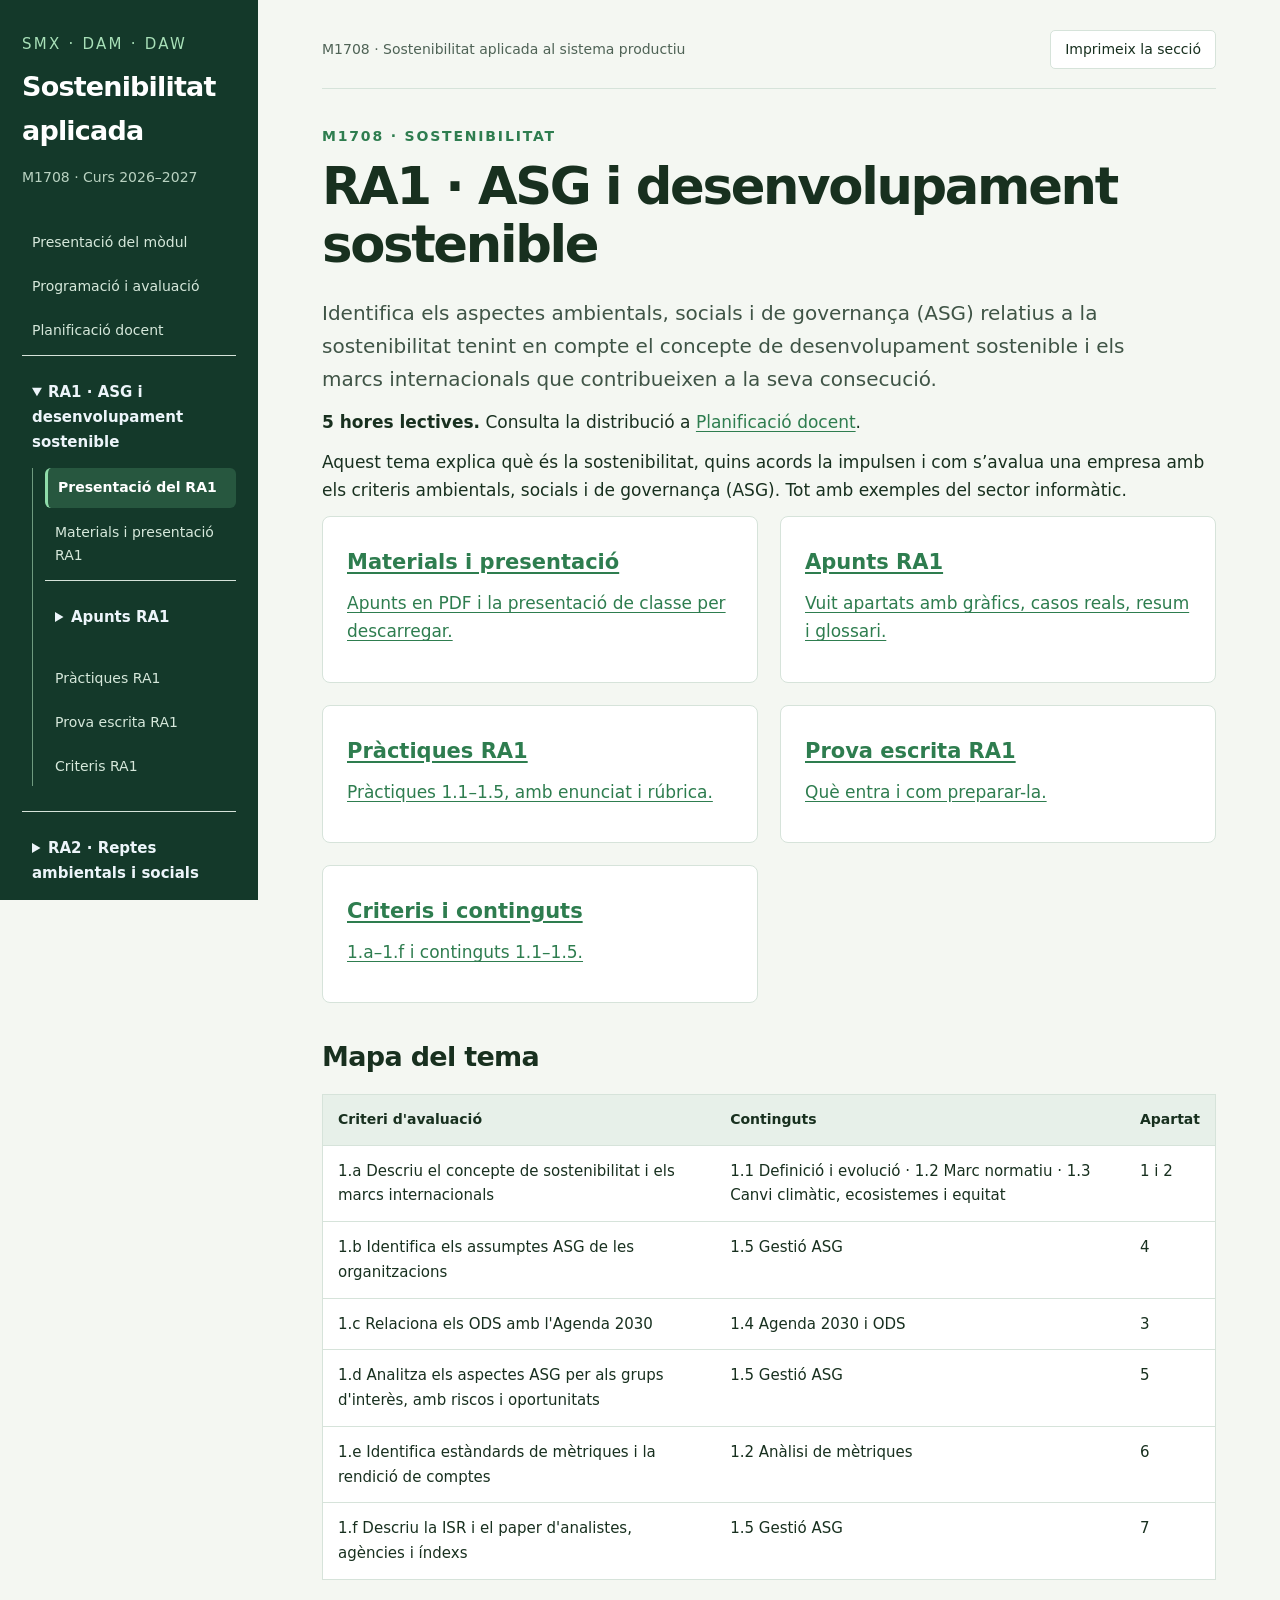
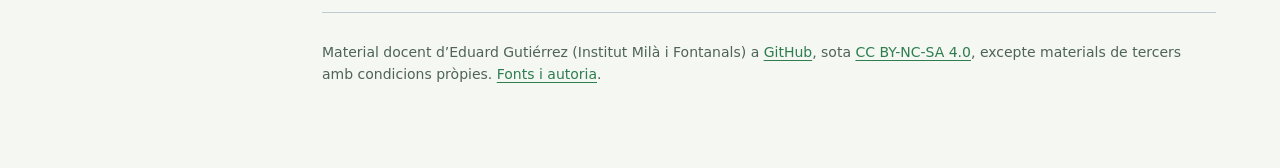
==== commit 2dd46776: "RA1: materials definitius (apunts PDF/DOCX, presentació v3 PDF/PPTX) i presentació del mòdul Co-Auth" ====
--- a/ra1.html
+++ b/ra1.html
@@ -11,11 +11,11 @@
 <body data-default-panel="ra1">
 <a class="skip" href="#main">Ves al contingut</a><aside><div class="brand">SMX · DAM · DAW<strong>Sostenibilitat<br>aplicada</strong></div>
 <p>M1708 · Curs 2026–2027</p>
-<nav aria-label="Mòdul, resultats d’aprenentatge i continguts"><a href="index.html#inici">Presentació del mòdul</a><a href="index.html#programacio">Programació i avaluació</a><a href="index.html#planificacio-docent">Planificació docent</a><details id="nav-ra1"><summary>RA1 · ASG i desenvolupament sostenible</summary><div class="nav-children"><a href="ra1.html#ra1">Presentació del RA1</a><details><summary>Apunts RA1</summary><div class="nav-children"><a href="ra1.html#ra1-apunts">Índex dels apunts</a><a href="ra1.html#ra1-apunts/r1-marcs">01 Sostenibilitat i marcs internacionals</a><a href="ra1.html#ra1-apunts/r1-reptes">02 Reptes globals: clima, ecosistemes i equitat</a><a href="ra1.html#ra1-apunts/r1-agenda">03 L'Agenda 2030 i els ODS</a><a href="ra1.html#ra1-apunts/r1-asg">04 Els criteris ASG a l'empresa</a><a href="ra1.html#ra1-apunts/r1-grups">05 Grups d'interès, riscos i oportunitats</a><a href="ra1.html#ra1-apunts/r1-metriques">06 Mètriques i rendició de comptes</a><a href="ra1.html#ra1-apunts/r1-isr">07 Inversió socialment responsable (ISR)</a><a href="ra1.html#ra1-apunts/r1-casos">08 Casos reals, resum i glossari</a></div></details><a href="ra1.html#ra1-practiques">Pràctiques RA1</a><a href="ra1.html#ra1-prova">Prova escrita RA1</a><a href="ra1.html#ra1-criteris">Criteris RA1</a></div></details><details id="nav-ra2"><summary>RA2 · Reptes ambientals i socials</summary><div class="nav-children"><a href="ra2.html#ra2">Presentació del RA2</a><a href="ra2.html#ra2-apunts">Apunts RA2</a><a href="ra2.html#ra2-practiques">Pràctiques RA2</a><a href="ra2.html#ra2-criteris">Criteris RA2</a></div></details><details id="nav-ra3"><summary>RA3 · Els ODS a la feina i a la vida</summary><div class="nav-children"><a href="ra3.html#ra3">Presentació del RA3</a><a href="ra3.html#ra3-apunts">Apunts RA3</a><a href="ra3.html#ra3-practiques">Pràctiques RA3</a><a href="ra3.html#ra3-criteris">Criteris RA3</a></div></details><details id="nav-ra4"><summary>RA4 · Economia circular i ecodisseny</summary><div class="nav-children"><a href="ra4.html#ra4">Presentació del RA4</a><a href="ra4.html#ra4-apunts">Apunts RA4</a><a href="ra4.html#ra4-practiques">Pràctiques RA4</a><a href="ra4.html#ra4-criteris">Criteris RA4</a></div></details><details id="nav-ra5"><summary>RA5 · Activitats sostenibles</summary><div class="nav-children"><a href="ra5.html#ra5">Presentació del RA5</a><a href="ra5.html#ra5-apunts">Apunts RA5</a><a href="ra5.html#ra5-practiques">Pràctiques RA5</a><a href="ra5.html#ra5-criteris">Criteris RA5</a></div></details><details id="nav-ra6"><summary>RA6 · Pla de sostenibilitat d’una empresa</summary><div class="nav-children"><a href="ra6.html#ra6">Presentació del RA6</a><a href="ra6.html#ra6-projecte">El projecte</a><a href="ra6.html#ra6-criteris">Criteris RA6</a></div></details><a href="index.html#fonts">Fonts i autoria</a></nav><div class="nav-foot">M1708 · 33 h · 1 h setmanal<br>Mòdul transversal de primer curs<br><br>Institut Milà i Fontanals · Igualada</div></aside><main id="main"><div class="topline"><span>M1708 · Sostenibilitat aplicada al sistema productiu</span><button id="print" class="print">Imprimeix la secció</button></div>
+<nav aria-label="Mòdul, resultats d’aprenentatge i continguts"><a href="index.html#inici">Presentació del mòdul</a><a href="index.html#programacio">Programació i avaluació</a><a href="index.html#planificacio-docent">Planificació docent</a><details id="nav-ra1"><summary>RA1 · ASG i desenvolupament sostenible</summary><div class="nav-children"><a href="ra1.html#ra1">Presentació del RA1</a><a href="ra1.html#ra1-materials">Materials i presentació RA1</a><details><summary>Apunts RA1</summary><div class="nav-children"><a href="ra1.html#ra1-apunts">Índex dels apunts</a><a href="ra1.html#ra1-apunts/r1-marcs">01 Sostenibilitat i marcs internacionals</a><a href="ra1.html#ra1-apunts/r1-reptes">02 Reptes globals: clima, ecosistemes i equitat</a><a href="ra1.html#ra1-apunts/r1-agenda">03 L'Agenda 2030 i els ODS</a><a href="ra1.html#ra1-apunts/r1-asg">04 Els criteris ASG a l'empresa</a><a href="ra1.html#ra1-apunts/r1-grups">05 Grups d'interès, riscos i oportunitats</a><a href="ra1.html#ra1-apunts/r1-metriques">06 Mètriques i rendició de comptes</a><a href="ra1.html#ra1-apunts/r1-isr">07 Inversió socialment responsable (ISR)</a><a href="ra1.html#ra1-apunts/r1-casos">08 Casos reals, resum i glossari</a></div></details><a href="ra1.html#ra1-practiques">Pràctiques RA1</a><a href="ra1.html#ra1-prova">Prova escrita RA1</a><a href="ra1.html#ra1-criteris">Criteris RA1</a></div></details><details id="nav-ra2"><summary>RA2 · Reptes ambientals i socials</summary><div class="nav-children"><a href="ra2.html#ra2">Presentació del RA2</a><a href="ra2.html#ra2-apunts">Apunts RA2</a><a href="ra2.html#ra2-practiques">Pràctiques RA2</a><a href="ra2.html#ra2-criteris">Criteris RA2</a></div></details><details id="nav-ra3"><summary>RA3 · Els ODS a la feina i a la vida</summary><div class="nav-children"><a href="ra3.html#ra3">Presentació del RA3</a><a href="ra3.html#ra3-apunts">Apunts RA3</a><a href="ra3.html#ra3-practiques">Pràctiques RA3</a><a href="ra3.html#ra3-criteris">Criteris RA3</a></div></details><details id="nav-ra4"><summary>RA4 · Economia circular i ecodisseny</summary><div class="nav-children"><a href="ra4.html#ra4">Presentació del RA4</a><a href="ra4.html#ra4-apunts">Apunts RA4</a><a href="ra4.html#ra4-practiques">Pràctiques RA4</a><a href="ra4.html#ra4-criteris">Criteris RA4</a></div></details><details id="nav-ra5"><summary>RA5 · Activitats sostenibles</summary><div class="nav-children"><a href="ra5.html#ra5">Presentació del RA5</a><a href="ra5.html#ra5-apunts">Apunts RA5</a><a href="ra5.html#ra5-practiques">Pràctiques RA5</a><a href="ra5.html#ra5-criteris">Criteris RA5</a></div></details><details id="nav-ra6"><summary>RA6 · Pla de sostenibilitat d’una empresa</summary><div class="nav-children"><a href="ra6.html#ra6">Presentació del RA6</a><a href="ra6.html#ra6-projecte">El projecte</a><a href="ra6.html#ra6-criteris">Criteris RA6</a></div></details><a href="index.html#fonts">Fonts i autoria</a></nav><div class="nav-foot">M1708 · 33 h · 1 h setmanal<br>Mòdul transversal de primer curs<br><br>Institut Milà i Fontanals · Igualada</div></aside><main id="main"><div class="topline"><span>M1708 · Sostenibilitat aplicada al sistema productiu</span><button id="print" class="print">Imprimeix la secció</button></div>
 <section class="panel" id="ra1" data-title="RA1 · ASG i desenvolupament sostenible"><div class="eyebrow">M1708 · Sostenibilitat</div><h1>RA1 · ASG i desenvolupament sostenible</h1>
 <p class="lead">Identifica els aspectes ambientals, socials i de governança (ASG) relatius a la sostenibilitat tenint en compte el concepte de desenvolupament sostenible i els marcs internacionals que contribueixen a la seva consecució.</p><p><strong>5 hores lectives.</strong> Consulta la distribució a <a href="index.html#planificacio-docent">Planificació docent</a>.</p>
 <p>Aquest tema explica què és la sostenibilitat, quins acords la impulsen i com s’avalua una empresa amb els criteris ambientals, socials i de governança (ASG). Tot amb exemples del sector informàtic.</p>
-<div class="grid"><a class="card" href="#ra1-apunts"><h3>Apunts RA1</h3><p>Vuit apartats amb gràfics, casos reals, resum i glossari.</p></a><a class="card" href="#ra1-practiques"><h3>Pràctiques RA1</h3><p>Pràctiques 1.1–1.5, amb enunciat i rúbrica.</p></a><a class="card" href="#ra1-prova"><h3>Prova escrita RA1</h3><p>Què entra i com preparar-la.</p></a><a class="card" href="#ra1-criteris"><h3>Criteris i continguts</h3><p>1.a–1.f i continguts 1.1–1.5.</p></a></div>
+<div class="grid"><a class="card" href="#ra1-materials"><h3>Materials i presentació</h3><p>Apunts en PDF i la presentació de classe per descarregar.</p></a><a class="card" href="#ra1-apunts"><h3>Apunts RA1</h3><p>Vuit apartats amb gràfics, casos reals, resum i glossari.</p></a><a class="card" href="#ra1-practiques"><h3>Pràctiques RA1</h3><p>Pràctiques 1.1–1.5, amb enunciat i rúbrica.</p></a><a class="card" href="#ra1-prova"><h3>Prova escrita RA1</h3><p>Què entra i com preparar-la.</p></a><a class="card" href="#ra1-criteris"><h3>Criteris i continguts</h3><p>1.a–1.f i continguts 1.1–1.5.</p></a></div>
 <h2>Mapa del tema</h2><div class="table-wrap"><table>
 <thead>
 <tr class="header">
@@ -57,7 +57,13 @@
 </tr>
 </tbody>
 </table></div>
-</section><section class="panel" id="ra1-apunts" data-title="Apunts RA1"><div class="eyebrow">M1708 · Sostenibilitat</div><h1>Apunts RA1</h1><p class="lead">Aspectes ambientals, socials i de governança (ASG). Pots llegir-los per apartats o sencers, i imprimir la secció.</p><div class="grid"><a class="card" href="#ra1-apunts/r1-marcs">01 Sostenibilitat i marcs internacionals</a><a class="card" href="#ra1-apunts/r1-reptes">02 Reptes globals: clima, ecosistemes i equitat</a><a class="card" href="#ra1-apunts/r1-agenda">03 L'Agenda 2030 i els ODS</a><a class="card" href="#ra1-apunts/r1-asg">04 Els criteris ASG a l'empresa</a><a class="card" href="#ra1-apunts/r1-grups">05 Grups d'interès, riscos i oportunitats</a><a class="card" href="#ra1-apunts/r1-metriques">06 Mètriques i rendició de comptes</a><a class="card" href="#ra1-apunts/r1-isr">07 Inversió socialment responsable (ISR)</a><a class="card" href="#ra1-apunts/r1-casos">08 Casos reals, resum i glossari</a></div><article id="r1-marcs"><div class="eyebrow">Criteri 1.a · 1.1, 1.2</div><h2>01 · Sostenibilitat i marcs internacionals</h2><p>El desenvolupament sostenible vol millorar el benestar d'avui sense posar en perill el de demà. L'Informe Brundtland (ONU, 1987) el defineix com el que satisfà les necessitats del present sense comprometre la capacitat de les generacions futures de satisfer les seves.</p>
+</section><section class="panel" id="ra1-materials" data-title="Materials i presentació RA1"><div class="eyebrow">M1708 · Sostenibilitat</div><h1>Materials i presentació RA1</h1>
+<p class="lead">Els documents definitius del RA1 per descarregar: els apunts tipus llibre de text i la presentació de classe.</p>
+<div class="grid">
+<div class="card"><span class="eyebrow">Apunts · 23 pàgines A4</span><h3>RA1 · Aspectes ASG: apunts</h3><p>El text complet del tema amb esquemes, fotos, casos reals, resum i glossari. És el mateix contingut que trobes a <a href="#ra1-apunts">Apunts RA1</a>.</p><p><a href="materials-ra1/RA1_apunts.pdf">Descarrega el PDF</a> · <a href="materials-ra1/RA1_apunts.docx">Word (.docx)</a></p></div>
+<div class="card"><span class="eyebrow">Presentació · 54 diapositives</span><h3>RA1 · Aspectes ASG: presentació</h3><p>La presentació de classe, organitzada en els mateixos 8 apartats que els apunts. Serveix per repassar abans de la prova escrita.</p><p><a href="materials-ra1/RA1_presentacio.pdf">Descarrega el PDF</a> · <a href="materials-ra1/RA1_presentacio.pptx">PowerPoint (.pptx)</a></p></div>
+</div>
+<p class="small">Elaboració: Eduard Gutiérrez (Institut Milà i Fontanals). Fonts: materials IOC del mòdul 1708, unitat 1, i la bibliografia citada. Llicència CC BY-NC-SA 4.0 per a l’elaboració pròpia; els continguts de tercers mantenen els drets dels seus autors.</p></section><section class="panel" id="ra1-apunts" data-title="Apunts RA1"><div class="eyebrow">M1708 · Sostenibilitat</div><h1>Apunts RA1</h1><p class="lead">Aspectes ambientals, socials i de governança (ASG). Pots llegir-los per apartats o sencers, i imprimir la secció.</p><div class="grid"><a class="card" href="#ra1-apunts/r1-marcs">01 Sostenibilitat i marcs internacionals</a><a class="card" href="#ra1-apunts/r1-reptes">02 Reptes globals: clima, ecosistemes i equitat</a><a class="card" href="#ra1-apunts/r1-agenda">03 L'Agenda 2030 i els ODS</a><a class="card" href="#ra1-apunts/r1-asg">04 Els criteris ASG a l'empresa</a><a class="card" href="#ra1-apunts/r1-grups">05 Grups d'interès, riscos i oportunitats</a><a class="card" href="#ra1-apunts/r1-metriques">06 Mètriques i rendició de comptes</a><a class="card" href="#ra1-apunts/r1-isr">07 Inversió socialment responsable (ISR)</a><a class="card" href="#ra1-apunts/r1-casos">08 Casos reals, resum i glossari</a></div><article id="r1-marcs"><div class="eyebrow">Criteri 1.a · 1.1, 1.2</div><h2>01 · Sostenibilitat i marcs internacionals</h2><p>El desenvolupament sostenible vol millorar el benestar d'avui sense posar en perill el de demà. L'Informe Brundtland (ONU, 1987) el defineix com el que satisfà les necessitats del present sense comprometre la capacitat de les generacions futures de satisfer les seves.</p>
 <p>Aquesta definició té dues idees clau. La primera són les <strong>necessitats</strong>: menjar, aigua, habitatge, salut, educació i feina per a tothom, començant per qui menys té. La segona són els <strong>límits</strong>: el planeta té recursos finits i una capacitat limitada d'absorbir contaminació. Per tant, la sostenibilitat no és només «cuidar el medi ambient», sinó trobar l'equilibri entre benestar de les persones, economia i natura.</p>
 <blockquote>
 <p><strong>Exemple:</strong> si una empresa renova tots els portàtils cada dos anys perquè surt barat, cobreix una necessitat d'avui, però genera residus i esgota minerals que les generacions futures no tindran. Allargar-ne la vida a cinc anys és una decisió més sostenible.</p>
@@ -966,6 +972,6 @@
 <tr><td>Mètriques</td><td>Distingir estàndards (GRI, CSRD/ESRS, EINF), els abasts de la petjada de carboni i indicadors TIC.</td><td><a href="#ra1-apunts/r1-metriques">06</a></td></tr>
 <tr><td>ISR</td><td>Descriure les estratègies d’inversió socialment responsable i qui avalua les empreses.</td><td><a href="#ra1-apunts/r1-isr">07</a></td></tr></tbody></table></div>
 <h2>Com preparar-la</h2><ul><li>Llegeix els apunts sencers i fixa’t en els requadres «No ho confonguis».</li><li>Repassa el <a href="#ra1-apunts/r1-casos">resum i el glossari</a> de l’apartat 8.</li><li>Practica classificant exemples reals d’empreses informàtiques amb els criteris ASG.</li></ul></section><section class="panel" id="ra1-criteris" data-title="RA1 · Criteris i continguts"><div class="eyebrow">M1708 · Sostenibilitat</div><h1>RA1 · Criteris i continguts</h1><p class="lead">Identifica els aspectes ambientals, socials i de governança (ASG) relatius a la sostenibilitat tenint en compte el concepte de desenvolupament sostenible i els marcs internacionals que contribueixen a la seva consecució.</p><h2>Criteris d’avaluació</h2><ol class="ca-letter-list"><li><strong>1.a</strong> Descriu el concepte de sostenibilitat, establint els marcs internacionals associats al desenvolupament sostenible.</li><li><strong>1.b</strong> Identifica els assumptes ambientals, socials i de governança que influeixen en el desenvolupament sostenible de les organitzacions empresarials.</li><li><strong>1.c</strong> Relaciona els Objectius de Desenvolupament Sostenible (ODS) amb la seva importància per a la consecució de l'Agenda 2030.</li><li><strong>1.d</strong> Analitza la importància d'identificar els aspectes ASG més rellevants per als grups d'interès de les organitzacions relacionant-los amb els riscos i oportunitats que suposen per a la pròpia organització.</li><li><strong>1.e</strong> Identifica els principals estàndards de mètriques per a l'avaluació de l'acompliment en sostenibilitat i el seu paper en la rendició de comptes que marca la legislació vigent i les futures regulacions en desenvolupament.</li><li><strong>1.f</strong> Descriu la inversió socialment responsable i el paper dels analistes, inversores, agències i índexs de sostenibilitat en el foment de la sostenibilitat.</li></ol><h2>Continguts</h2><p><strong>1. Fonaments de la sostenibilitat i desafiaments globals</strong></p><ul class="curriculum-contents"><li><strong>1.1</strong> Definició i evolució del concepte de sostenibilitat.</li><li><strong>1.2</strong> Revisió del marc normatiu i regulador en sostenibilitat a nivell local i internacional. Anàlisi de mètriques.</li><li><strong>1.3</strong> Canvi climàtic, protecció dels ecosistemes, equitat social.</li><li><strong>1.4</strong> Marc universal i els Objectius de Desenvolupament Sostenible (ODS) dins de l'Agenda 2030.</li><li><strong>1.5</strong> Concepte i aplicació de la gestió ASG.</li></ul><h2>Instruments i pes</h2><div class="table-wrap"><table><thead><tr><th>Instrument</th><th>Què és</th><th>Pes</th></tr></thead><tbody><tr><td>Q1 · Prova escrita</td><td>Prova individual de tot el RA1.</td><td><strong>80 %</strong></td></tr><tr><td>T1 · Pràctiques</td><td>Mitjana de les pràctiques i exercicis del RA1. Totes són obligatòries.</td><td><strong>20 %</strong></td></tr></tbody></table></div><p class="notice">Per aprovar el RA1 cal un <strong>5 o més a la prova escrita</strong> i haver lliurat <strong>totes les tasques</strong>. Si en falta alguna, la nota màxima del RA és un 4.</p></section>
-<footer id="site-license"><p>Material docent d’Eduard Gutiérrez (Institut Milà i Fontanals) a <a href="https://github.com/ejgutierrez74/smx-dam-sostenibilitat">GitHub</a>, sota <a rel="license" href="https://creativecommons.org/licenses/by-nc-sa/4.0/deed.ca">CC BY-NC-SA 4.0</a>, excepte materials de tercers amb condicions pròpies. <a href="index.html#fonts">Fonts i autoria</a>.</p></footer></main><script src="app.js?v=20261122"></script>
+<footer id="site-license"><p>Material docent d’Eduard Gutiérrez (Institut Milà i Fontanals) a <a href="https://github.com/ejgutierrez74/sostenibilitat">GitHub</a>, sota <a rel="license" href="https://creativecommons.org/licenses/by-nc-sa/4.0/deed.ca">CC BY-NC-SA 4.0</a>, excepte materials de tercers amb condicions pròpies. <a href="index.html#fonts">Fonts i autoria</a>.</p></footer></main><script src="app.js?v=20261122"></script>
 </body>
 </html>
--- a/style.css
+++ b/style.css
@@ -30,4 +30,4 @@
 @media(max-width:600px){.course-cover h1{font-size:2.25rem}.course-hours th,.course-hours td{padding:.65rem .4rem}.course-hours th{font-size:.875rem}.course-hours td span{font-size:.875rem}}
 #digital-ra-tabs [aria-selected="true"]{background:#2e7d4f;color:white;border-color:#2e7d4f}
 
-article blockquote{margin:20px 0;padding:14px 20px;background:#e8f3ec;border-left:4px solid #2e7d4f}article blockquote p{margin:6px 0}article img{max-width:100%;height:auto}.scheme img{border:1px solid #d6e3da;border-radius:6px}article td img{max-width:64px}
+article blockquote{margin:20px 0;padding:14px 20px;background:#e8f3ec;border-left:4px solid #2e7d4f}article blockquote p{margin:6px 0}article img{max-width:100%;height:auto}.scheme img{border:1px solid #d6e3da;border-radius:6px}article td img{max-width:64px}.schedule td:first-child{white-space:nowrap}
